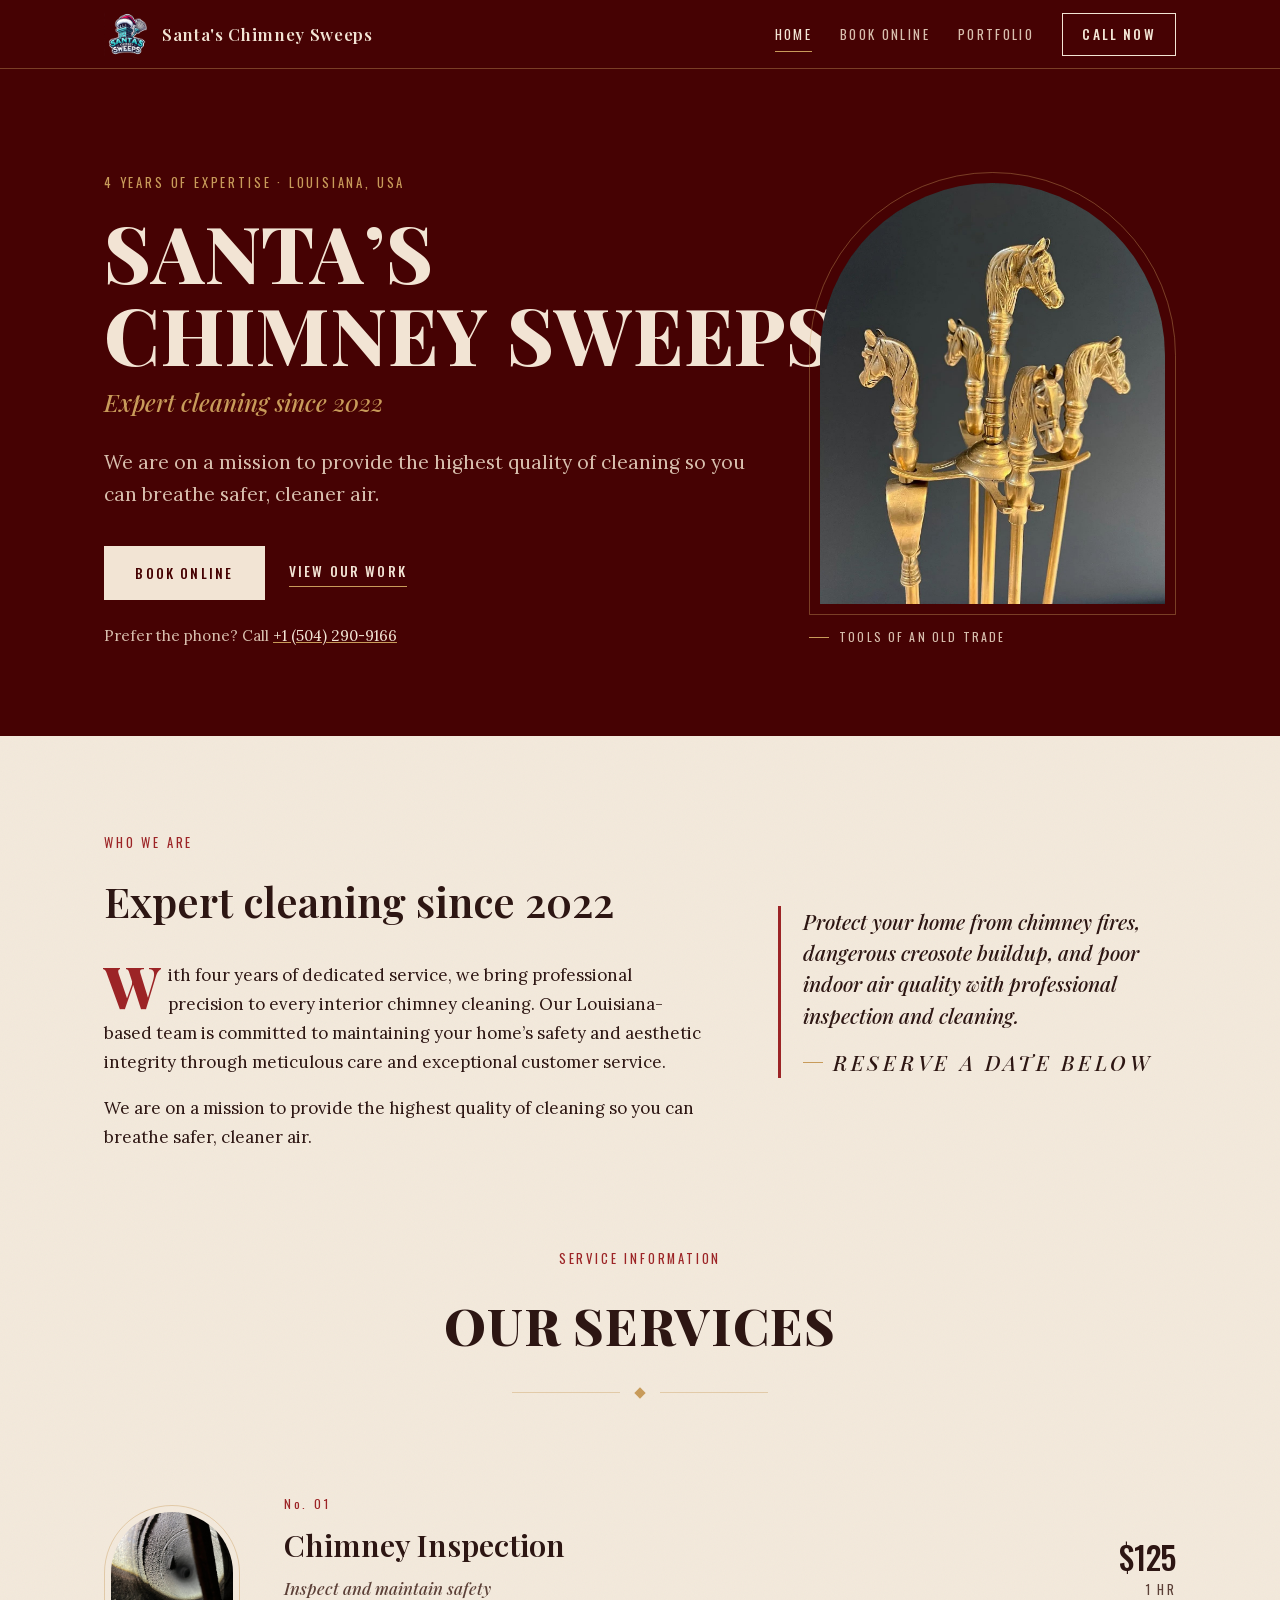
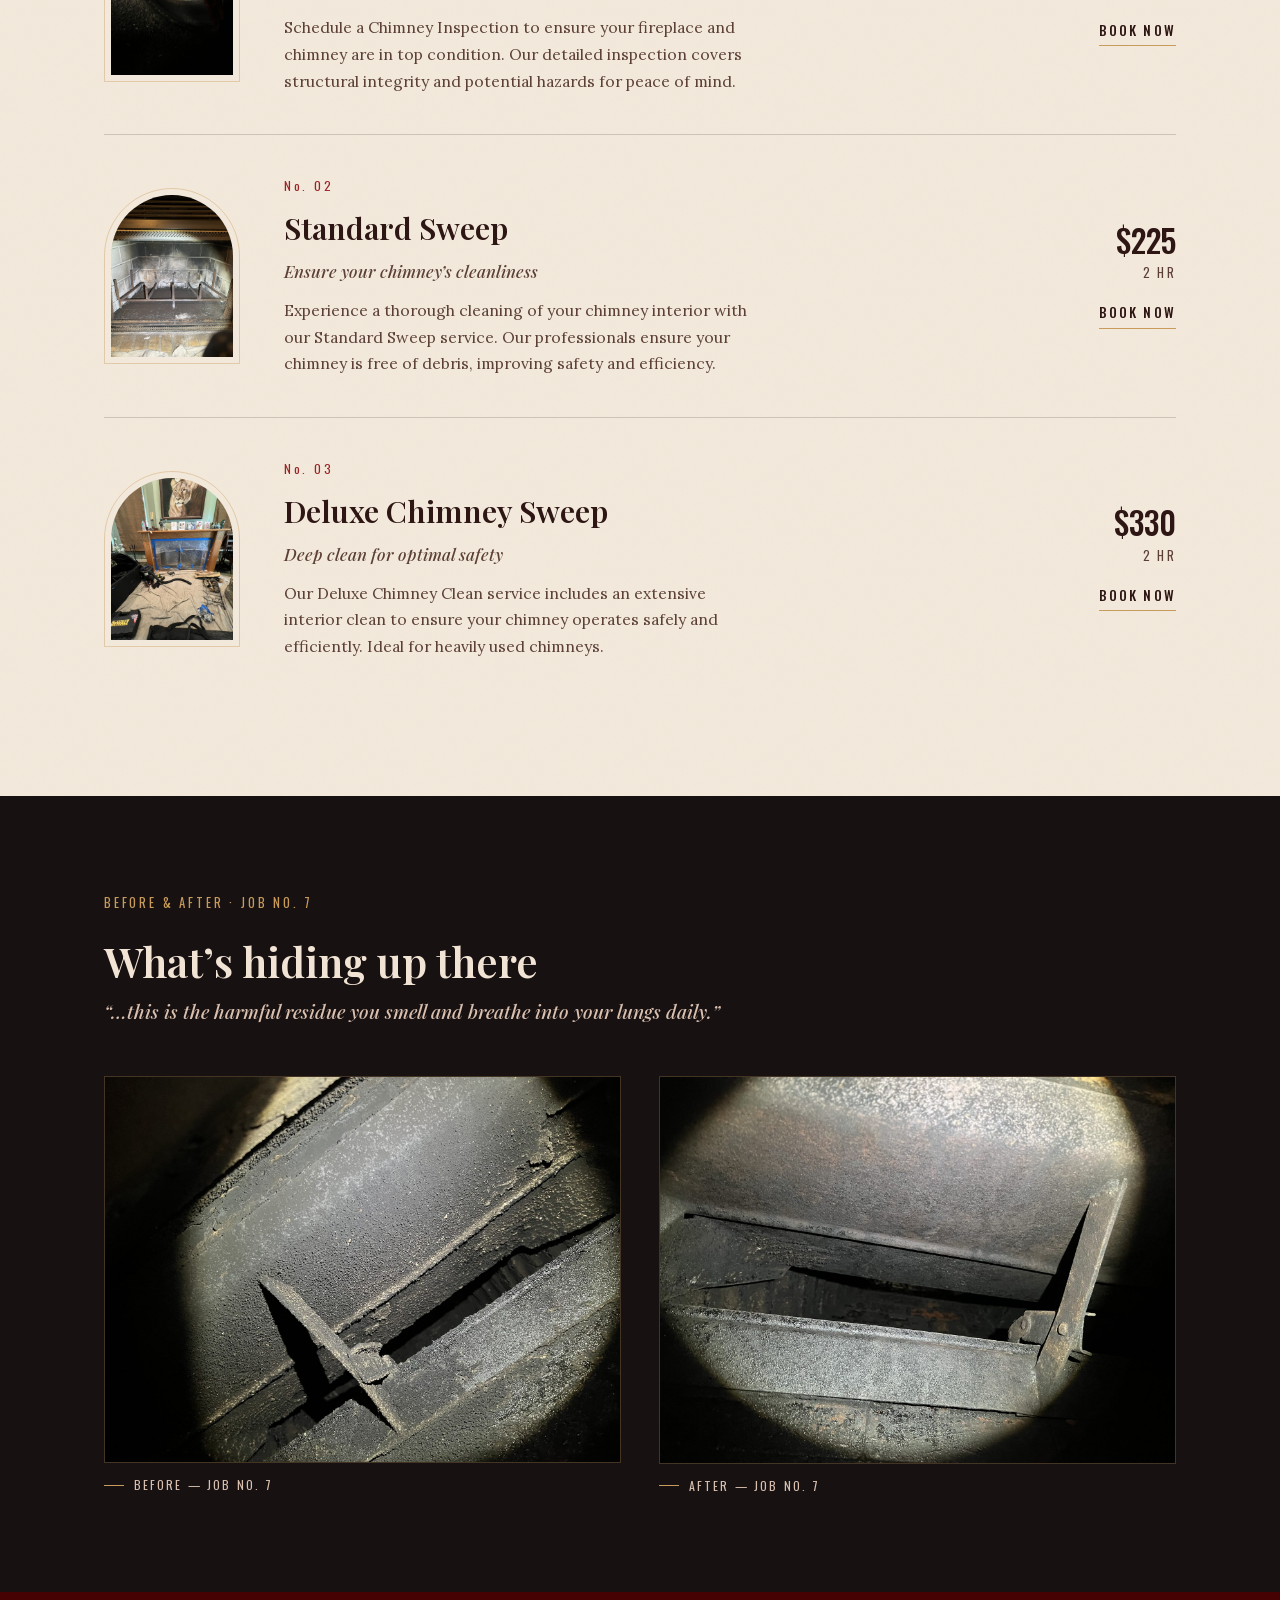
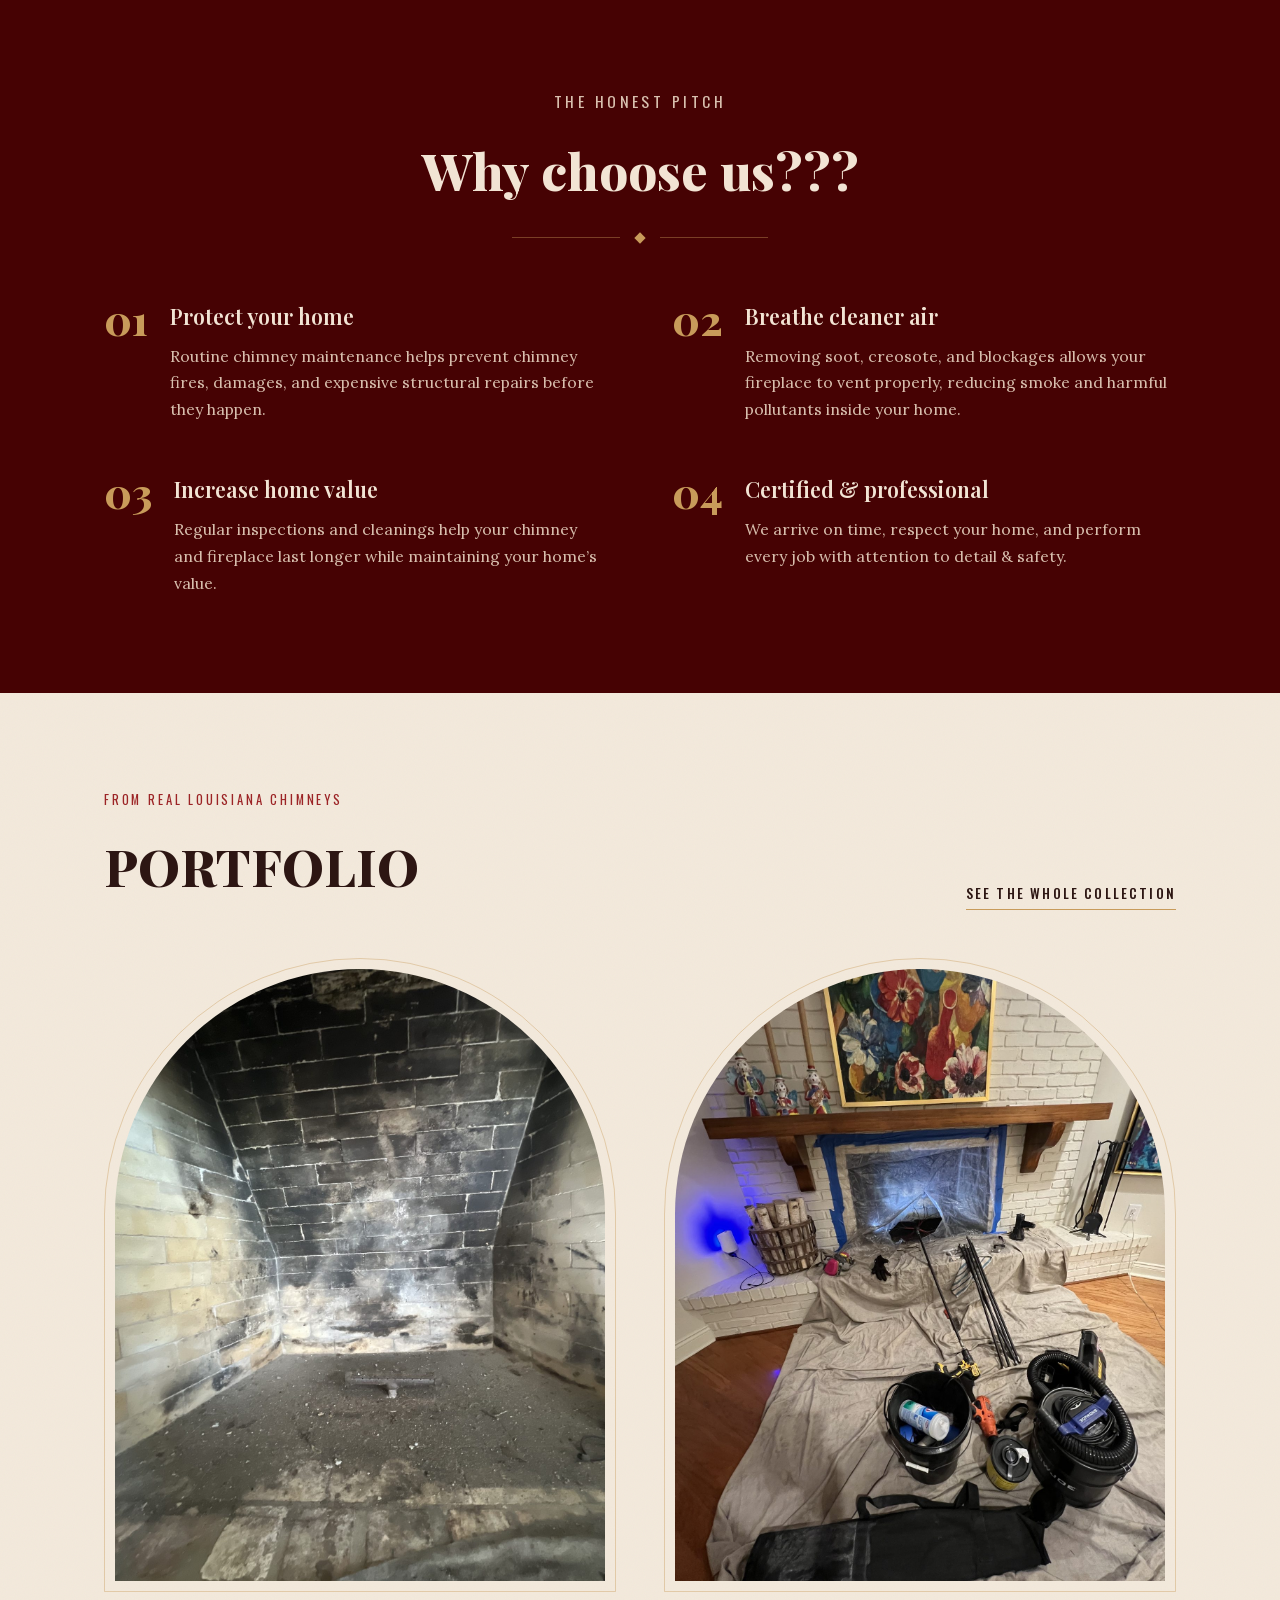
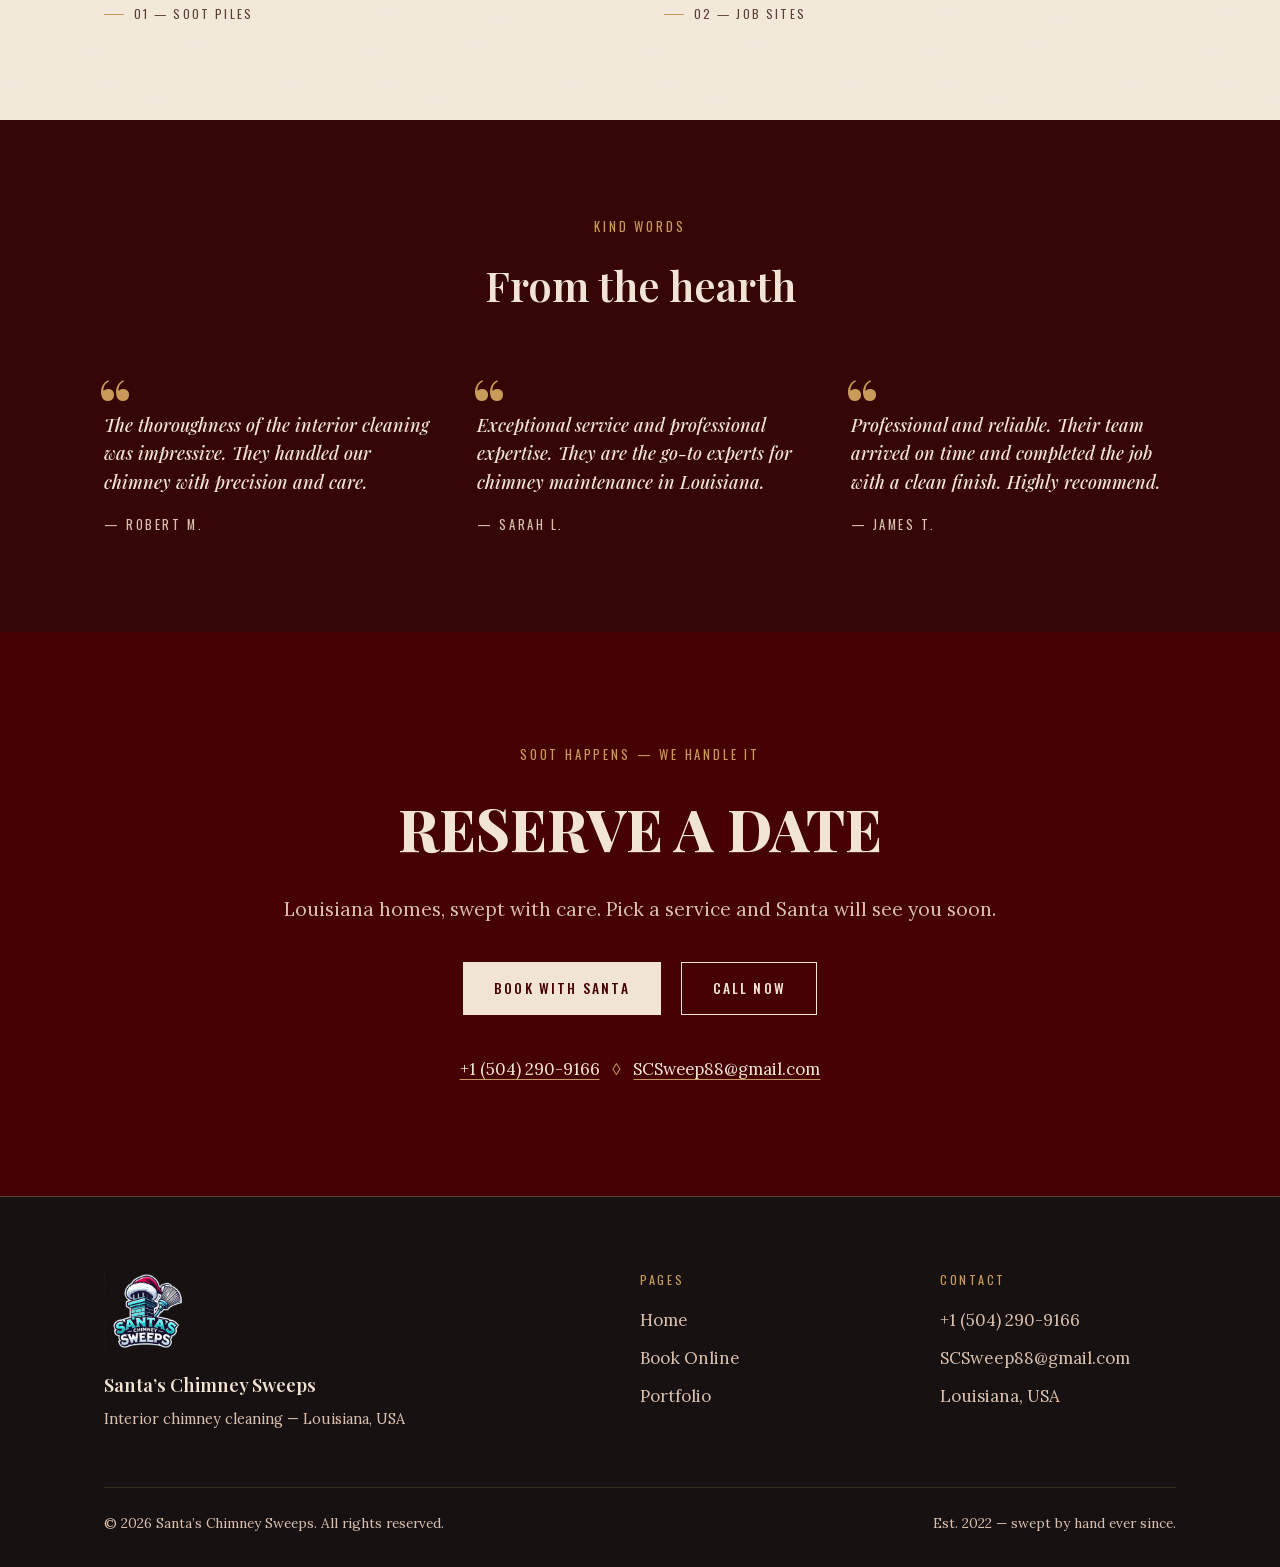
==== index.html @ b273cb1f "Rebuild Santa's Chimney Sweeps as a hand-crafted static site Full revamp of santaschimneysweeps.co p" ====
<!DOCTYPE html>
<html lang="en">
<head>
  <meta charset="utf-8">
  <meta name="viewport" content="width=device-width, initial-scale=1">
  <title>Home | Santa's Chimney Sweeps</title>
  <meta name="description" content="Santa's Chimney Sweeps — expert interior chimney cleaning in Louisiana since 2022. Inspections, standard sweeps, and deluxe cleans. Book with Santa: +1 (504) 290-9166.">
  <link rel="icon" type="image/png" href="images/favicon.png">
  <meta name="theme-color" content="#460203">
  <link rel="stylesheet" href="css/styles.css">
  <meta property="og:title" content="Santa's Chimney Sweeps">
  <meta property="og:description" content="Expert cleaning since 2022. Louisiana-based interior chimney cleaning — breathe safer, cleaner air.">
  <meta property="og:type" content="website">
  <script type="application/ld+json">
  {
    "@context": "https://schema.org",
    "@type": "LocalBusiness",
    "name": "Santa's Chimney Sweeps",
    "description": "Interior chimney cleaning and inspection, serving Louisiana since 2022.",
    "telephone": "+1-504-290-9166",
    "email": "SCSweep88@gmail.com",
    "areaServed": "Louisiana, USA",
    "foundingDate": "2022",
    "priceRange": "$125–$330"
  }
  </script>
</head>
<body>
  <!-- logooooo.jpeg lives on -->

  <header class="site-header">
    <div class="wrap bar">
      <a class="brand" href="index.html">
        <img src="images/logo.png" alt="Santa's Chimney Sweeps mascot — a brick chimney wearing a Santa hat, with a sweep's brush">
        <b>Santa's Chimney Sweeps</b>
      </a>
      <input class="nav-toggle-box" type="checkbox" id="nav-toggle-box" aria-label="Menu">
      <label class="nav-toggle" for="nav-toggle-box" aria-hidden="true">
        <span></span><span></span><span></span>
      </label>
      <nav class="site-nav" aria-label="Main">
        <a href="index.html" aria-current="page">Home</a>
        <a href="book-online.html">Book Online</a>
        <a href="portfolio.html">Portfolio</a>
        <a class="btn" href="tel:+15042909166">Call Now</a>
      </nav>
    </div>
  </header>

  <main>
    <section class="hero">
      <div class="wrap grid">
        <div>
          <p class="eyebrow">4 Years of Expertise &middot; Louisiana, USA</p>
          <h1 class="display">Santa&rsquo;s Chimney&nbsp;Sweeps</h1>
          <p class="tagline">Expert cleaning since 2022</p>
          <p class="lede">We are on a mission to provide the highest quality of
            cleaning so you can breathe safer, cleaner air.</p>
          <div class="cta-row">
            <a class="btn solid" href="book-online.html">Book Online</a>
            <a class="textlink" href="portfolio.html">View Our Work</a>
          </div>
          <p class="phone-note">Prefer the phone? Call
            <a href="tel:+15042909166">+1&nbsp;(504)&nbsp;290-9166</a></p>
        </div>
        <figure class="shot">
          <div class="arch">
            <img src="images/tools-brass.jpg" alt="A set of antique brass fireplace tools with horse-head handles" width="1280" height="1564">
          </div>
          <figcaption>Tools of an old trade</figcaption>
        </figure>
      </div>
    </section>

    <section class="mission paper">
      <div class="wrap inner">
        <div>
          <p class="eyebrow">Who we are</p>
          <h2>Expert cleaning since 2022</h2>
          <p class="dropcap">With four years of dedicated service, we bring professional
            precision to every interior chimney cleaning. Our Louisiana-based team is
            committed to maintaining your home&rsquo;s safety and aesthetic integrity
            through meticulous care and exceptional customer service.</p>
          <p>We are on a mission to provide the highest quality of cleaning so you can
            breathe safer, cleaner air.</p>
        </div>
        <aside class="aside">
          <p>Protect your home from chimney fires, dangerous creosote buildup, and poor
            indoor air quality with professional inspection and cleaning.</p>
          <p class="caption">Reserve a date below</p>
        </aside>
      </div>
    </section>

    <section class="services paper" id="services">
      <div class="wrap">
        <header class="sec">
          <p class="eyebrow">Service Information</p>
          <h2>Our Services</h2>
          <div class="ornament tight" role="presentation"><i></i></div>
        </header>

        <article class="service">
          <div class="arch">
            <img src="images/flue-inspection.jpg" alt="Looking up a chimney flue by flashlight during an inspection" loading="lazy" width="1400" height="1867">
          </div>
          <div>
            <p class="no">No. 01</p>
            <h3>Chimney Inspection</h3>
            <p class="tag">Inspect and maintain safety</p>
            <p class="desc">Schedule a Chimney Inspection to ensure your fireplace and
              chimney are in top condition. Our detailed inspection covers structural
              integrity and potential hazards for peace of mind.</p>
          </div>
          <div class="meta">
            <p class="price">$125</p>
            <p class="dur">1 hr</p>
            <a class="textlink" href="book-online.html">Book Now</a>
          </div>
        </article>

        <article class="service">
          <div class="arch">
            <img src="images/firebox-clean.jpg" alt="A freshly swept firebox with the log grate back in place" loading="lazy" width="1400" height="1867">
          </div>
          <div>
            <p class="no">No. 02</p>
            <h3>Standard Sweep</h3>
            <p class="tag">Ensure your chimney&rsquo;s cleanliness</p>
            <p class="desc">Experience a thorough cleaning of your chimney interior with
              our Standard Sweep service. Our professionals ensure your chimney is free
              of debris, improving safety and efficiency.</p>
          </div>
          <div class="meta">
            <p class="price">$225</p>
            <p class="dur">2 hr</p>
            <a class="textlink" href="book-online.html">Book Now</a>
          </div>
        </article>

        <article class="service">
          <div class="arch">
            <img src="images/jobsite-lion.jpg" alt="A fireplace sealed with plastic sheeting and drop cloths, prepped for a deep clean" loading="lazy" width="1400" height="1867">
          </div>
          <div>
            <p class="no">No. 03</p>
            <h3>Deluxe Chimney Sweep</h3>
            <p class="tag">Deep clean for optimal safety</p>
            <p class="desc">Our Deluxe Chimney Clean service includes an extensive
              interior clean to ensure your chimney operates safely and efficiently.
              Ideal for heavily used chimneys.</p>
          </div>
          <div class="meta">
            <p class="price">$330</p>
            <p class="dur">2 hr</p>
            <a class="textlink" href="book-online.html">Book Now</a>
          </div>
        </article>

      </div>
    </section>

    <section class="job7 soot">
      <div class="wrap">
        <header class="sec">
          <p class="eyebrow">Before &amp; After &middot; Job No. 7</p>
          <h2>What&rsquo;s hiding up there</h2>
          <p class="lede">&ldquo;&hellip;this is the harmful residue you smell and
            breathe into your lungs daily.&rdquo;</p>
        </header>
        <div class="pair">
          <figure class="shot">
            <img src="images/before-job7.jpg" alt="Smoke chamber caked in glazed creosote, before sweeping" loading="lazy" width="1600" height="1200">
            <figcaption>Before &mdash; Job No. 7</figcaption>
          </figure>
          <figure class="shot">
            <img src="images/after-job7.jpg" alt="The same smoke chamber and damper swept down to bare metal and masonry" loading="lazy" width="1600" height="1200">
            <figcaption>After &mdash; Job No. 7</figcaption>
          </figure>
        </div>
      </div>
    </section>

    <section class="why">
      <div class="wrap">
        <header class="sec">
          <p class="eyebrow">The honest pitch</p>
          <h2>Why choose us???</h2>
          <div class="ornament tight" role="presentation"><i></i></div>
        </header>
        <ol>
          <li>
            <div>
              <h3>Protect your home</h3>
              <p>Routine chimney maintenance helps prevent chimney fires, damages, and
                expensive structural repairs before they happen.</p>
            </div>
          </li>
          <li>
            <div>
              <h3>Breathe cleaner air</h3>
              <p>Removing soot, creosote, and blockages allows your fireplace to vent
                properly, reducing smoke and harmful pollutants inside your home.</p>
            </div>
          </li>
          <li>
            <div>
              <h3>Increase home value</h3>
              <p>Regular inspections and cleanings help your chimney and fireplace last
                longer while maintaining your home&rsquo;s value.</p>
            </div>
          </li>
          <li>
            <div>
              <h3>Certified &amp; professional</h3>
              <p>We arrive on time, respect your home, and perform every job with
                attention to detail &amp; safety.</p>
            </div>
          </li>
        </ol>
      </div>
    </section>

    <section class="folio-teaser paper">
      <div class="wrap">
        <header class="sec">
          <div>
            <p class="eyebrow">From real Louisiana chimneys</p>
            <h2>Portfolio</h2>
          </div>
          <a class="textlink" href="portfolio.html">See the whole collection</a>
        </header>
        <div class="cards">
          <a class="card" href="portfolio.html#soot-piles">
            <figure class="shot">
              <div class="arch">
                <img src="images/soot-1.jpg" alt="A firebox blackened with soot before cleaning" loading="lazy" width="1400" height="1867">
              </div>
              <figcaption>01 &mdash; Soot Piles</figcaption>
            </figure>
          </a>
          <a class="card" href="portfolio.html#job-sites">
            <figure class="shot">
              <div class="arch">
                <img src="images/jobsite-2.jpg" alt="A white brick fireplace masked off with plastic and drop cloths mid-job" loading="lazy" width="1400" height="1867">
              </div>
              <figcaption>02 &mdash; Job Sites</figcaption>
            </figure>
          </a>
        </div>
      </div>
    </section>

    <section class="kind-words">
      <div class="wrap">
        <header class="sec">
          <p class="eyebrow">Kind words</p>
          <h2>From the hearth</h2>
        </header>
        <div class="quotes">
          <blockquote>
            <p>The thoroughness of the interior cleaning was impressive. They handled
              our chimney with precision and care.</p>
            <cite>&mdash; Robert M.</cite>
          </blockquote>
          <blockquote>
            <p>Exceptional service and professional expertise. They are the go-to
              experts for chimney maintenance in Louisiana.</p>
            <cite>&mdash; Sarah L.</cite>
          </blockquote>
          <blockquote>
            <p>Professional and reliable. Their team arrived on time and completed the
              job with a clean finish. Highly recommend.</p>
            <cite>&mdash; James T.</cite>
          </blockquote>
        </div>
      </div>
    </section>

    <section class="reserve">
      <div class="wrap">
        <p class="eyebrow">Soot happens &mdash; we handle it</p>
        <h2>Reserve a Date</h2>
        <p class="lede">Louisiana homes, swept with care. Pick a service and Santa will
          see you soon.</p>
        <div class="cta-row">
          <a class="btn solid" href="book-online.html">Book with Santa</a>
          <a class="btn" href="tel:+15042909166">Call Now</a>
        </div>
        <p class="contact-lines">
          <a href="tel:+15042909166">+1 (504) 290-9166</a><span>&loz;</span><a href="mailto:SCSweep88@gmail.com">SCSweep88@gmail.com</a>
        </p>
      </div>
    </section>
  </main>

  <footer class="site-footer">
    <div class="wrap">
      <div class="cols">
        <div class="brand-block">
          <img src="images/logo.png" alt="" aria-hidden="true">
          <p>Santa&rsquo;s Chimney Sweeps</p>
          <small>Interior chimney cleaning &mdash; Louisiana, USA</small>
        </div>
        <div>
          <h4>Pages</h4>
          <ul>
            <li><a href="index.html">Home</a></li>
            <li><a href="book-online.html">Book Online</a></li>
            <li><a href="portfolio.html">Portfolio</a></li>
          </ul>
        </div>
        <div>
          <h4>Contact</h4>
          <ul>
            <li><a href="tel:+15042909166">+1 (504) 290-9166</a></li>
            <li><a href="mailto:SCSweep88@gmail.com">SCSweep88@gmail.com</a></li>
            <li>Louisiana, USA</li>
          </ul>
        </div>
      </div>
      <div class="fine">
        <span>&copy; 2026 Santa&rsquo;s Chimney Sweeps. All rights reserved.</span>
        <span>Est. 2022 &mdash; swept by hand ever since.</span>
      </div>
    </div>
  </footer>
</body>
</html>
---- css/styles.css ----
/* ============================================================
   Santa's Chimney Sweeps — styles.css
   Palette and voice carried over from the original site:
   oxblood red, cream, brass, and one very good mascot.
   ============================================================ */

/* ---------- Fonts (self-hosted, latin subsets) ---------- */
@font-face {
  font-family: 'Playfair Display';
  font-style: normal;
  font-weight: 500;
  font-display: swap;
  src: url('../fonts/playfairdisplay-500.woff2') format('woff2');
}
@font-face {
  font-family: 'Playfair Display';
  font-style: italic;
  font-weight: 500;
  font-display: swap;
  src: url('../fonts/playfairdisplay-500i.woff2') format('woff2');
}
@font-face {
  font-family: 'Playfair Display';
  font-style: normal;
  font-weight: 600;
  font-display: swap;
  src: url('../fonts/playfairdisplay-600.woff2') format('woff2');
}
@font-face {
  font-family: 'Playfair Display';
  font-style: normal;
  font-weight: 800;
  font-display: swap;
  src: url('../fonts/playfairdisplay-800.woff2') format('woff2');
}
@font-face {
  font-family: 'Lora';
  font-style: normal;
  font-weight: 400;
  font-display: swap;
  src: url('../fonts/lora-400.woff2') format('woff2');
}
@font-face {
  font-family: 'Lora';
  font-style: italic;
  font-weight: 400;
  font-display: swap;
  src: url('../fonts/lora-400i.woff2') format('woff2');
}
@font-face {
  font-family: 'Lora';
  font-style: normal;
  font-weight: 600;
  font-display: swap;
  src: url('../fonts/lora-600.woff2') format('woff2');
}
@font-face {
  font-family: 'Oswald';
  font-style: normal;
  font-weight: 400;
  font-display: swap;
  src: url('../fonts/oswald-400.woff2') format('woff2');
}
@font-face {
  font-family: 'Oswald';
  font-style: normal;
  font-weight: 500;
  font-display: swap;
  src: url('../fonts/oswald-500.woff2') format('woff2');
}

/* ---------- Tokens ---------- */
:root {
  --oxblood: #460203;        /* his background red, untouched */
  --oxblood-2: #5a1416;      /* raised panels */
  --oxblood-3: #360607;      /* sunken bands */
  --soot: #171112;           /* near-black photo sections */
  --paper: #f3e9db;          /* cream paper */
  --paper-2: #eadcc8;        /* deeper cream */
  --ink: #2d1613;            /* text on paper */
  --ink-soft: #5c4038;       /* secondary text on paper */
  --cream: #f2e4d4;          /* text on oxblood */
  --cream-dim: #d8bfae;      /* secondary text on oxblood */
  --brick: #9c2426;          /* accent red (from his palette) */
  --brass: #c89b5a;          /* rules, numerals, ornaments */
  --brass-dim: rgba(200, 155, 90, 0.4);
  --teal: #79cfc7;           /* the mascot's teal — small doses only */

  --display: 'Playfair Display', 'Didot', Georgia, serif;
  --body: 'Lora', Georgia, serif;
  --label: 'Oswald', 'Arial Narrow', sans-serif;

  --measure: 62ch;
  --gutter: clamp(1.25rem, 4vw, 2.5rem);
}

/* ---------- Reset-ish ---------- */
*, *::before, *::after { box-sizing: border-box; }
html { scroll-behavior: smooth; }
@media (prefers-reduced-motion: reduce) {
  html { scroll-behavior: auto; }
  *, *::before, *::after { transition: none !important; }
}
body {
  margin: 0;
  font-family: var(--body);
  font-size: 1.0625rem;
  line-height: 1.7;
  color: var(--cream);
  background: var(--oxblood);
}
img { max-width: 100%; height: auto; display: block; }
[id] { scroll-margin-top: 5.5rem; }
h1, h2, h3, h4, p, figure { margin: 0; }
a { color: inherit; }
::selection { background: var(--teal); color: var(--soot); }

:focus-visible {
  outline: 2px solid var(--teal);
  outline-offset: 3px;
}

.wrap {
  max-width: 72rem;
  margin-inline: auto;
  padding-inline: var(--gutter);
}

/* Paper sections get a faint grain so the cream doesn't feel flat */
.paper {
  background-color: var(--paper);
  background-image: url("data:image/svg+xml,%3Csvg xmlns='http://www.w3.org/2000/svg' width='140' height='140'%3E%3Cfilter id='n'%3E%3CfeTurbulence type='fractalNoise' baseFrequency='0.9' numOctaves='2'/%3E%3C/filter%3E%3Crect width='140' height='140' filter='url(%23n)' opacity='0.035'/%3E%3C/svg%3E");
  color: var(--ink);
}
.soot { background: var(--soot); }

/* ---------- Type helpers ---------- */
.eyebrow {
  font-family: var(--label);
  font-weight: 400;
  font-size: 0.8rem;
  letter-spacing: 0.22em;
  text-transform: uppercase;
  color: var(--brass);
}
.paper .eyebrow { color: var(--brick); }

.display {
  font-family: var(--display);
  font-weight: 800;
  line-height: 1.05;
  letter-spacing: 0.01em;
  text-wrap: balance;
}

.lede {
  font-size: 1.2rem;
  line-height: 1.65;
  max-width: var(--measure);
}

/* Double hairline rule — the old trade-card divider */
.rule {
  border: 0;
  border-top: 1px solid var(--brass-dim);
  border-bottom: 1px solid var(--brass-dim);
  height: 4px;
  background: none;
  margin: 0;
}

/* Ornament: hairlines meeting a small rotated square, all CSS */
.ornament {
  display: flex;
  align-items: center;
  gap: 1rem;
  margin: 1.25rem 0;
}
.ornament::before,
.ornament::after {
  content: '';
  flex: 1;
  border-top: 1px solid var(--brass-dim);
}
.ornament i {
  width: 8px;
  height: 8px;
  background: var(--brass);
  transform: rotate(45deg);
  flex: none;
}
.ornament.tight { max-width: 16rem; margin-inline: auto; }

/* Arch frame — every fireplace has one */
.arch {
  border-radius: 999px 999px 0 0;
  overflow: hidden;
  position: relative;
  border: 1px solid var(--brass-dim);
  padding: 10px;
  background: transparent;
}
.arch img {
  border-radius: 992px 992px 0 0;
  width: 100%;
  height: 100%;
  object-fit: cover;
}

figure.shot { margin: 0; }
figure.shot figcaption,
.caption {
  font-family: var(--label);
  font-weight: 400;
  font-size: 0.75rem;
  letter-spacing: 0.18em;
  text-transform: uppercase;
  color: var(--cream-dim);
  margin-top: 0.75rem;
  display: flex;
  align-items: center;
  gap: 0.6rem;
}
figure.shot figcaption::before,
.caption::before {
  content: '';
  width: 1.25rem;
  border-top: 1px solid var(--brass);
}
.paper figure.shot figcaption,
.paper .caption { color: var(--ink-soft); }

/* ---------- Buttons ---------- */
.btn {
  display: inline-block;
  font-family: var(--label);
  font-weight: 500;
  font-size: 0.85rem;
  letter-spacing: 0.16em;
  text-transform: uppercase;
  text-decoration: none;
  padding: 0.9rem 1.9rem;
  border: 1px solid var(--cream);
  color: var(--cream);
  background: transparent;
  transition: background-color 160ms ease, color 160ms ease;
}
.btn:hover { background: var(--cream); color: var(--oxblood); }
.btn.solid { background: var(--cream); color: var(--oxblood); }
.btn.solid:hover { background: var(--teal); border-color: var(--teal); color: var(--soot); }
.paper .btn { border-color: var(--ink); color: var(--ink); }
.paper .btn:hover { background: var(--ink); color: var(--paper); }
.paper .btn.solid { background: var(--brick); border-color: var(--brick); color: var(--paper); }
.paper .btn.solid:hover { background: var(--ink); border-color: var(--ink); }

/* An inline link that keeps the surrounding text's face */
.plainlink {
  color: inherit;
  text-decoration-color: var(--brass);
  text-underline-offset: 4px;
}
.plainlink:hover { color: var(--teal); }
.paper .plainlink:hover { color: var(--brick); }

.textlink {
  font-family: var(--label);
  font-size: 0.85rem;
  font-weight: 500;
  letter-spacing: 0.16em;
  text-transform: uppercase;
  text-decoration: none;
  border-bottom: 1px solid var(--brass);
  padding-bottom: 0.2rem;
  color: var(--cream);
}
.textlink:hover { color: var(--teal); border-color: var(--teal); }
.paper .textlink { color: var(--ink); }
.paper .textlink:hover { color: var(--brick); border-color: var(--brick); }

/* ---------- Header ---------- */
.site-header {
  position: sticky;
  top: 0;
  z-index: 50;
  background: var(--oxblood);
  border-bottom: 1px solid var(--brass-dim);
}
.site-header .bar {
  display: flex;
  align-items: center;
  gap: 1.5rem;
  padding-block: 0.7rem;
}
.brand {
  display: flex;
  align-items: center;
  gap: 0.75rem;
  text-decoration: none;
  margin-right: auto;
}
.brand img { width: 46px; height: 46px; }
.brand b {
  font-family: var(--display);
  font-weight: 600;
  font-size: 1.05rem;
  letter-spacing: 0.04em;
  color: var(--cream);
  white-space: nowrap;
}
.site-nav { display: flex; align-items: center; gap: 1.75rem; }
.site-nav a:not(.btn) {
  font-family: var(--label);
  font-weight: 400;
  font-size: 0.82rem;
  letter-spacing: 0.18em;
  text-transform: uppercase;
  text-decoration: none;
  color: var(--cream-dim);
  padding-block: 0.4rem;
  border-bottom: 1px solid transparent;
}
.site-nav a:not(.btn):hover { color: var(--cream); }
.site-nav a[aria-current="page"] {
  color: var(--cream);
  border-bottom-color: var(--brass);
}
.site-nav .btn { padding: 0.55rem 1.2rem; }

/* Mobile nav (checkbox toggle, no JS).
   The checkbox stays focusable on mobile so the menu works by keyboard. */
.nav-toggle-box {
  position: absolute;
  width: 1px;
  height: 1px;
  opacity: 0;
  pointer-events: none;
}
@media (min-width: 761px) {
  .nav-toggle-box { display: none; }
}
.nav-toggle-box:focus-visible + .nav-toggle {
  outline: 2px solid var(--teal);
  outline-offset: 3px;
}
.nav-toggle {
  display: none;
  flex-direction: column;
  justify-content: center;
  gap: 5px;
  width: 44px;
  height: 44px;
  padding: 10px;
  cursor: pointer;
  border: 1px solid var(--brass-dim);
}
.nav-toggle span {
  display: block;
  height: 1px;
  background: var(--cream);
}

@media (max-width: 760px) {
  .brand b { display: none; }
  .nav-toggle { display: flex; }
  .site-nav {
    display: none;
    position: absolute;
    top: 100%;
    left: 0;
    right: 0;
    flex-direction: column;
    align-items: stretch;
    gap: 0;
    background: var(--oxblood-3);
    border-bottom: 1px solid var(--brass-dim);
    padding: 0.5rem var(--gutter) 1.25rem;
  }
  .site-nav a:not(.btn) { padding: 0.9rem 0; border-bottom: 1px solid rgba(200,155,90,0.15); }
  .site-nav .btn { margin-top: 1rem; text-align: center; }
  .nav-toggle-box:checked ~ .site-nav { display: flex; }
}

/* ---------- Hero ---------- */
.hero { padding-block: clamp(3rem, 8vw, 6.5rem) clamp(3rem, 7vw, 5.5rem); }
.hero .grid {
  display: grid;
  grid-template-columns: minmax(0, 7fr) minmax(0, 4fr);
  gap: clamp(2rem, 5vw, 4.5rem);
  align-items: center;
}
.hero h1 {
  font-size: clamp(2.6rem, 6.5vw, 4.9rem);
  text-transform: uppercase;
  margin: 1.1rem 0 0.4rem;
}
.hero .tagline {
  font-family: var(--display);
  font-style: italic;
  font-weight: 500;
  font-size: clamp(1.15rem, 2.2vw, 1.5rem);
  color: var(--brass);
  margin-bottom: 1.5rem;
}
.hero .lede { color: var(--cream-dim); }
.hero .cta-row {
  display: flex;
  flex-wrap: wrap;
  align-items: center;
  gap: 1.5rem;
  margin-top: 2.25rem;
}
.hero .phone-note {
  font-size: 0.95rem;
  color: var(--cream-dim);
  margin-top: 1.4rem;
}
.hero .phone-note a { color: var(--cream); text-decoration-color: var(--brass); }
.hero .phone-note a:hover { color: var(--teal); }
.hero .arch { max-width: 24rem; margin-inline: auto; }

@media (max-width: 860px) {
  .hero .grid { grid-template-columns: 1fr; }
  .hero .arch { max-width: 19rem; }
}

/* ---------- Mission ---------- */
.mission { padding-block: clamp(3.5rem, 8vw, 6rem); }
.mission .inner {
  display: grid;
  grid-template-columns: minmax(0, 3fr) minmax(0, 2fr);
  gap: clamp(2rem, 6vw, 5rem);
}
.mission h2 {
  font-family: var(--display);
  font-weight: 600;
  font-size: clamp(1.8rem, 3.6vw, 2.6rem);
  margin: 0.75rem 0 1.5rem;
}
.mission .dropcap::first-letter {
  font-family: var(--display);
  font-weight: 800;
  font-size: 3.4em;
  line-height: 0.85;
  float: left;
  padding-right: 0.12em;
  color: var(--brick);
}
.mission p + p { margin-top: 1.1rem; }
.mission .aside {
  border-left: 3px solid var(--brick);
  padding-left: 1.4rem;
  align-self: center;
}
.mission .aside p {
  font-family: var(--display);
  font-style: italic;
  font-weight: 500;
  font-size: 1.3rem;
  line-height: 1.5;
  color: var(--ink);
}
.mission .aside .caption { margin-top: 1rem; }

@media (max-width: 860px) {
  .mission .inner { grid-template-columns: 1fr; }
}

/* ---------- Services price list ---------- */
.services { padding-block: 0 clamp(3.5rem, 8vw, 6rem); }
.services header.sec { text-align: center; margin-bottom: clamp(2rem, 5vw, 3.5rem); }
.services h2 {
  font-family: var(--display);
  font-weight: 800;
  font-size: clamp(2rem, 4.5vw, 3.2rem);
  text-transform: uppercase;
  letter-spacing: 0.02em;
  margin-top: 0.75rem;
}
.service {
  display: grid;
  grid-template-columns: 8.5rem minmax(0, 1fr) auto;
  gap: clamp(1.25rem, 3.5vw, 2.75rem);
  align-items: center;
  padding-block: clamp(1.75rem, 4vw, 2.5rem);
}
.service + .service { border-top: 1px solid rgba(45, 22, 19, 0.18); }
.service .arch { padding: 6px; }
.service .arch img { aspect-ratio: 3 / 4; }
.service .no {
  font-family: var(--label);
  font-size: 0.78rem;
  letter-spacing: 0.22em;
  color: var(--brick);
}
.service h3 {
  font-family: var(--display);
  font-weight: 600;
  font-size: clamp(1.4rem, 2.6vw, 1.9rem);
  margin: 0.35rem 0 0.2rem;
}
.service .tag {
  font-family: var(--display);
  font-style: italic;
  font-weight: 500;
  color: var(--ink-soft);
  margin-bottom: 0.7rem;
}
.service .desc { max-width: 48ch; color: var(--ink-soft); font-size: 0.98rem; }
.service .meta { text-align: right; }
.service .price {
  font-family: var(--label);
  font-weight: 500;
  font-size: 2rem;
  color: var(--ink);
  line-height: 1;
}
.service .dur {
  font-family: var(--label);
  font-size: 0.8rem;
  letter-spacing: 0.18em;
  text-transform: uppercase;
  color: var(--ink-soft);
  margin-top: 0.4rem;
}
.service .meta .textlink { display: inline-block; margin-top: 1.1rem; }

@media (max-width: 760px) {
  .service { grid-template-columns: 6rem minmax(0, 1fr); }
  .service .meta { grid-column: 2; text-align: left; margin-top: 0.75rem; }
}

/* ---------- Before / after ---------- */
.job7 { padding-block: clamp(3.5rem, 8vw, 6rem); color: var(--cream); }
.job7 header.sec { max-width: 44rem; margin-bottom: clamp(2rem, 5vw, 3rem); }
.job7 h2 {
  font-family: var(--display);
  font-weight: 600;
  font-size: clamp(1.8rem, 3.6vw, 2.6rem);
  margin-top: 0.75rem;
}
.job7 .lede { color: var(--cream-dim); font-style: italic; font-family: var(--display); }
.job7 .pair {
  display: grid;
  grid-template-columns: 1fr 1fr;
  gap: clamp(1.25rem, 3vw, 2.5rem);
}
.job7 .pair img {
  width: 100%;
  aspect-ratio: 4 / 3;
  object-fit: cover;
  border: 1px solid rgba(200, 155, 90, 0.25);
}
@media (max-width: 700px) {
  .job7 .pair { grid-template-columns: 1fr; }
}

/* ---------- Why choose us??? ---------- */
.why { padding-block: clamp(3.5rem, 8vw, 6rem); }
.why header.sec { text-align: center; margin-bottom: clamp(2.25rem, 5vw, 3.5rem); }
.why h2 {
  font-family: var(--display);
  font-weight: 800;
  font-size: clamp(2rem, 4.5vw, 3.2rem);
  margin-top: 0.75rem;
}
.why ol {
  list-style: none;
  margin: 0;
  padding: 0;
  display: grid;
  grid-template-columns: 1fr 1fr;
  gap: clamp(1.75rem, 4vw, 3rem) clamp(2rem, 5vw, 4rem);
  counter-reset: why;
}
.why li { counter-increment: why; display: flex; gap: 1.4rem; }
.why li::before {
  content: counter(why, decimal-leading-zero);
  font-family: var(--display);
  font-weight: 800;
  font-size: 2.6rem;
  line-height: 1;
  color: var(--brass);
  flex: none;
}
.why h3 {
  font-family: var(--display);
  font-weight: 600;
  font-size: 1.35rem;
  margin-bottom: 0.5rem;
}
.why p { color: var(--cream-dim); font-size: 0.99rem; }
@media (max-width: 760px) {
  .why ol { grid-template-columns: 1fr; }
}

/* ---------- Portfolio teaser + portfolio page ---------- */
.folio-teaser { padding-block: clamp(3.5rem, 8vw, 6rem); }
.folio-teaser .cards {
  display: grid;
  grid-template-columns: 1fr 1fr;
  gap: clamp(1.5rem, 4vw, 3rem);
}
.folio-teaser a.card { text-decoration: none; display: block; }
.folio-teaser .arch img { aspect-ratio: 4 / 5; transition: transform 400ms ease; }
.folio-teaser a.card:hover .arch img { transform: scale(1.03); }
.folio-teaser header.sec {
  display: flex;
  align-items: end;
  justify-content: space-between;
  gap: 2rem;
  margin-bottom: clamp(2rem, 5vw, 3rem);
}
.folio-teaser h2 {
  font-family: var(--display);
  font-weight: 800;
  font-size: clamp(2rem, 4.5vw, 3.2rem);
  text-transform: uppercase;
  margin-top: 0.75rem;
}
@media (max-width: 700px) {
  .folio-teaser .cards { grid-template-columns: 1fr; }
  .folio-teaser header.sec { flex-direction: column; align-items: flex-start; }
}

/* Portfolio page */
.page-hero { padding-block: clamp(3rem, 7vw, 5rem) clamp(2rem, 5vw, 3rem); }
.page-hero h1 {
  font-size: clamp(2.6rem, 7vw, 4.6rem);
  text-transform: uppercase;
  margin-top: 1rem;
}
.page-hero .lede { color: var(--cream-dim); margin-top: 1rem; }

.collection { padding-block: clamp(3rem, 7vw, 5rem); }
.collection .head {
  display: grid;
  grid-template-columns: minmax(0, 3fr) minmax(0, 2fr);
  gap: clamp(2rem, 5vw, 4rem);
  margin-bottom: clamp(2rem, 5vw, 3rem);
}
.collection h2 {
  font-family: var(--display);
  font-weight: 600;
  font-size: clamp(1.9rem, 4vw, 2.8rem);
  text-transform: uppercase;
  margin: 0.6rem 0 1.1rem;
}
.collection .head p { max-width: var(--measure); }
.collection .paper-note { color: var(--ink-soft); }
.collection dl.meta {
  margin: 0;
  align-self: end;
  font-size: 0.95rem;
}
.collection dl.meta > div {
  display: grid;
  grid-template-columns: 9rem 1fr;
  padding-block: 0.65rem;
  border-top: 1px solid rgba(200, 155, 90, 0.3);
}
.collection.paper dl.meta > div { border-color: rgba(45, 22, 19, 0.2); }
.collection dl.meta > div:last-child { border-bottom: 1px solid rgba(200, 155, 90, 0.3); }
.collection.paper dl.meta > div:last-child { border-color: rgba(45, 22, 19, 0.2); }
.collection dl.meta dt {
  font-family: var(--label);
  font-size: 0.75rem;
  letter-spacing: 0.18em;
  text-transform: uppercase;
  color: var(--cream-dim);
  align-self: center;
}
.collection.paper dl.meta dt { color: var(--ink-soft); }
.collection dl.meta dd { margin: 0; }
.collection .gallery {
  display: grid;
  grid-template-columns: repeat(auto-fit, minmax(16rem, 1fr));
  gap: clamp(1.25rem, 3vw, 2rem);
}
.collection .gallery img {
  width: 100%;
  aspect-ratio: 3 / 4;
  object-fit: cover;
  border: 1px solid rgba(200, 155, 90, 0.25);
}
@media (max-width: 860px) {
  .collection .head { grid-template-columns: 1fr; }
}

/* ---------- Testimonials ---------- */
.kind-words { padding-block: clamp(3.5rem, 8vw, 6rem); background: var(--oxblood-3); }
.kind-words header.sec { text-align: center; margin-bottom: clamp(2rem, 5vw, 3rem); }
.kind-words h2 {
  font-family: var(--display);
  font-weight: 600;
  font-size: clamp(1.8rem, 3.6vw, 2.6rem);
  margin-top: 0.75rem;
}
.kind-words .quotes {
  display: grid;
  grid-template-columns: repeat(3, 1fr);
  gap: clamp(1.5rem, 4vw, 3rem);
}
.kind-words blockquote { margin: 0; position: relative; padding-top: 2.6rem; }
.kind-words blockquote::before {
  content: '\201C';
  position: absolute;
  top: 0;
  left: -0.08em;
  font-family: var(--display);
  font-weight: 800;
  font-size: 4.4rem;
  line-height: 1;
  color: var(--brass);
}
.kind-words blockquote p {
  font-family: var(--display);
  font-style: italic;
  font-weight: 500;
  font-size: 1.12rem;
  line-height: 1.6;
}
.kind-words cite {
  display: block;
  margin-top: 1.1rem;
  font-family: var(--label);
  font-style: normal;
  font-size: 0.8rem;
  letter-spacing: 0.2em;
  text-transform: uppercase;
  color: var(--cream-dim);
}
@media (max-width: 860px) {
  .kind-words .quotes { grid-template-columns: 1fr; max-width: 34rem; margin-inline: auto; }
}

/* ---------- Reserve band ---------- */
.reserve { padding-block: clamp(4rem, 9vw, 7rem); text-align: center; }
.reserve h2 {
  font-family: var(--display);
  font-weight: 800;
  font-size: clamp(2.2rem, 5.5vw, 3.6rem);
  text-transform: uppercase;
  margin-top: 0.9rem;
}
.reserve .lede { margin-inline: auto; color: var(--cream-dim); margin-top: 1rem; }
.reserve .cta-row {
  display: flex;
  justify-content: center;
  flex-wrap: wrap;
  gap: 1.25rem;
  margin-top: 2.25rem;
}
.reserve .contact-lines { margin-top: 2.5rem; font-size: 1.05rem; }
.reserve .contact-lines a {
  color: var(--cream);
  text-decoration-color: var(--brass);
  text-underline-offset: 4px;
  white-space: nowrap;
}
.reserve .contact-lines a:hover { color: var(--teal); }
.reserve .contact-lines span { color: var(--brass); padding-inline: 0.8rem; }

/* ---------- Booking page ---------- */
.book-list { padding-block: clamp(2.5rem, 6vw, 4.5rem) clamp(3.5rem, 8vw, 6rem); }
.book-card {
  display: grid;
  grid-template-columns: minmax(0, 2fr) minmax(0, 3fr);
  gap: clamp(1.75rem, 4vw, 3.25rem);
  padding: clamp(1.75rem, 4vw, 3rem);
  background: var(--oxblood-2);
  border: 1px solid var(--brass-dim);
}
.book-card + .book-card { margin-top: clamp(1.75rem, 4vw, 2.75rem); }
.book-card .arch { align-self: center; width: 100%; max-width: 210px; margin-inline: auto; padding: 6px; }
.book-card .arch img { aspect-ratio: 3 / 4; }
.book-card h2 {
  font-family: var(--display);
  font-weight: 600;
  font-size: clamp(1.5rem, 3vw, 2.1rem);
  margin: 0.3rem 0 0.2rem;
}
.book-card .tag {
  font-family: var(--display);
  font-style: italic;
  font-weight: 500;
  color: var(--brass);
  margin-bottom: 1rem;
}
.book-card .desc { color: var(--cream-dim); max-width: 52ch; }
.book-card .fact-row {
  display: flex;
  flex-wrap: wrap;
  gap: 0.6rem 2.2rem;
  margin: 1.4rem 0 1.6rem;
}
.book-card .fact {
  font-family: var(--label);
  font-size: 0.8rem;
  letter-spacing: 0.18em;
  text-transform: uppercase;
  color: var(--cream-dim);
}
.book-card .fact b {
  display: block;
  font-family: var(--label);
  font-weight: 500;
  font-size: 1.45rem;
  letter-spacing: 0.02em;
  color: var(--cream);
  margin-top: 0.15rem;
}
.book-card .cta-row { display: flex; flex-wrap: wrap; gap: 1rem; }
@media (max-width: 760px) {
  .book-card { grid-template-columns: 1fr; }
}

.book-note {
  margin-top: clamp(2.5rem, 6vw, 4rem);
  text-align: center;
  color: var(--cream-dim);
}
.book-note a { color: var(--cream); text-decoration-color: var(--brass); text-underline-offset: 4px; }
.book-note a:hover { color: var(--teal); }

/* ---------- Footer ---------- */
.site-footer {
  background: var(--soot);
  color: var(--cream-dim);
  padding-block: clamp(3rem, 7vw, 4.5rem) 2rem;
  border-top: 1px solid var(--brass-dim);
}
.site-footer .cols {
  display: grid;
  grid-template-columns: minmax(0, 2fr) 1fr 1fr;
  gap: clamp(2rem, 5vw, 4rem);
  align-items: start;
}
.site-footer .brand-block img { width: 84px; height: 84px; }
.site-footer .brand-block p {
  font-family: var(--display);
  font-weight: 600;
  font-size: 1.15rem;
  color: var(--cream);
  margin-top: 1rem;
}
.site-footer .brand-block small { display: block; margin-top: 0.4rem; font-size: 0.9rem; }
.site-footer h4 {
  font-family: var(--label);
  font-weight: 400;
  font-size: 0.78rem;
  letter-spacing: 0.22em;
  text-transform: uppercase;
  color: var(--brass);
  margin-bottom: 1rem;
}
.site-footer ul { list-style: none; margin: 0; padding: 0; }
.site-footer li + li { margin-top: 0.55rem; }
.site-footer a { color: var(--cream-dim); text-decoration: none; }
.site-footer a:hover { color: var(--teal); }
.site-footer .fine {
  margin-top: clamp(2.5rem, 6vw, 3.5rem);
  padding-top: 1.5rem;
  border-top: 1px solid rgba(200, 155, 90, 0.18);
  display: flex;
  flex-wrap: wrap;
  justify-content: space-between;
  gap: 0.5rem 2rem;
  font-size: 0.85rem;
}
@media (max-width: 760px) {
  .site-footer .cols { grid-template-columns: 1fr; }
}
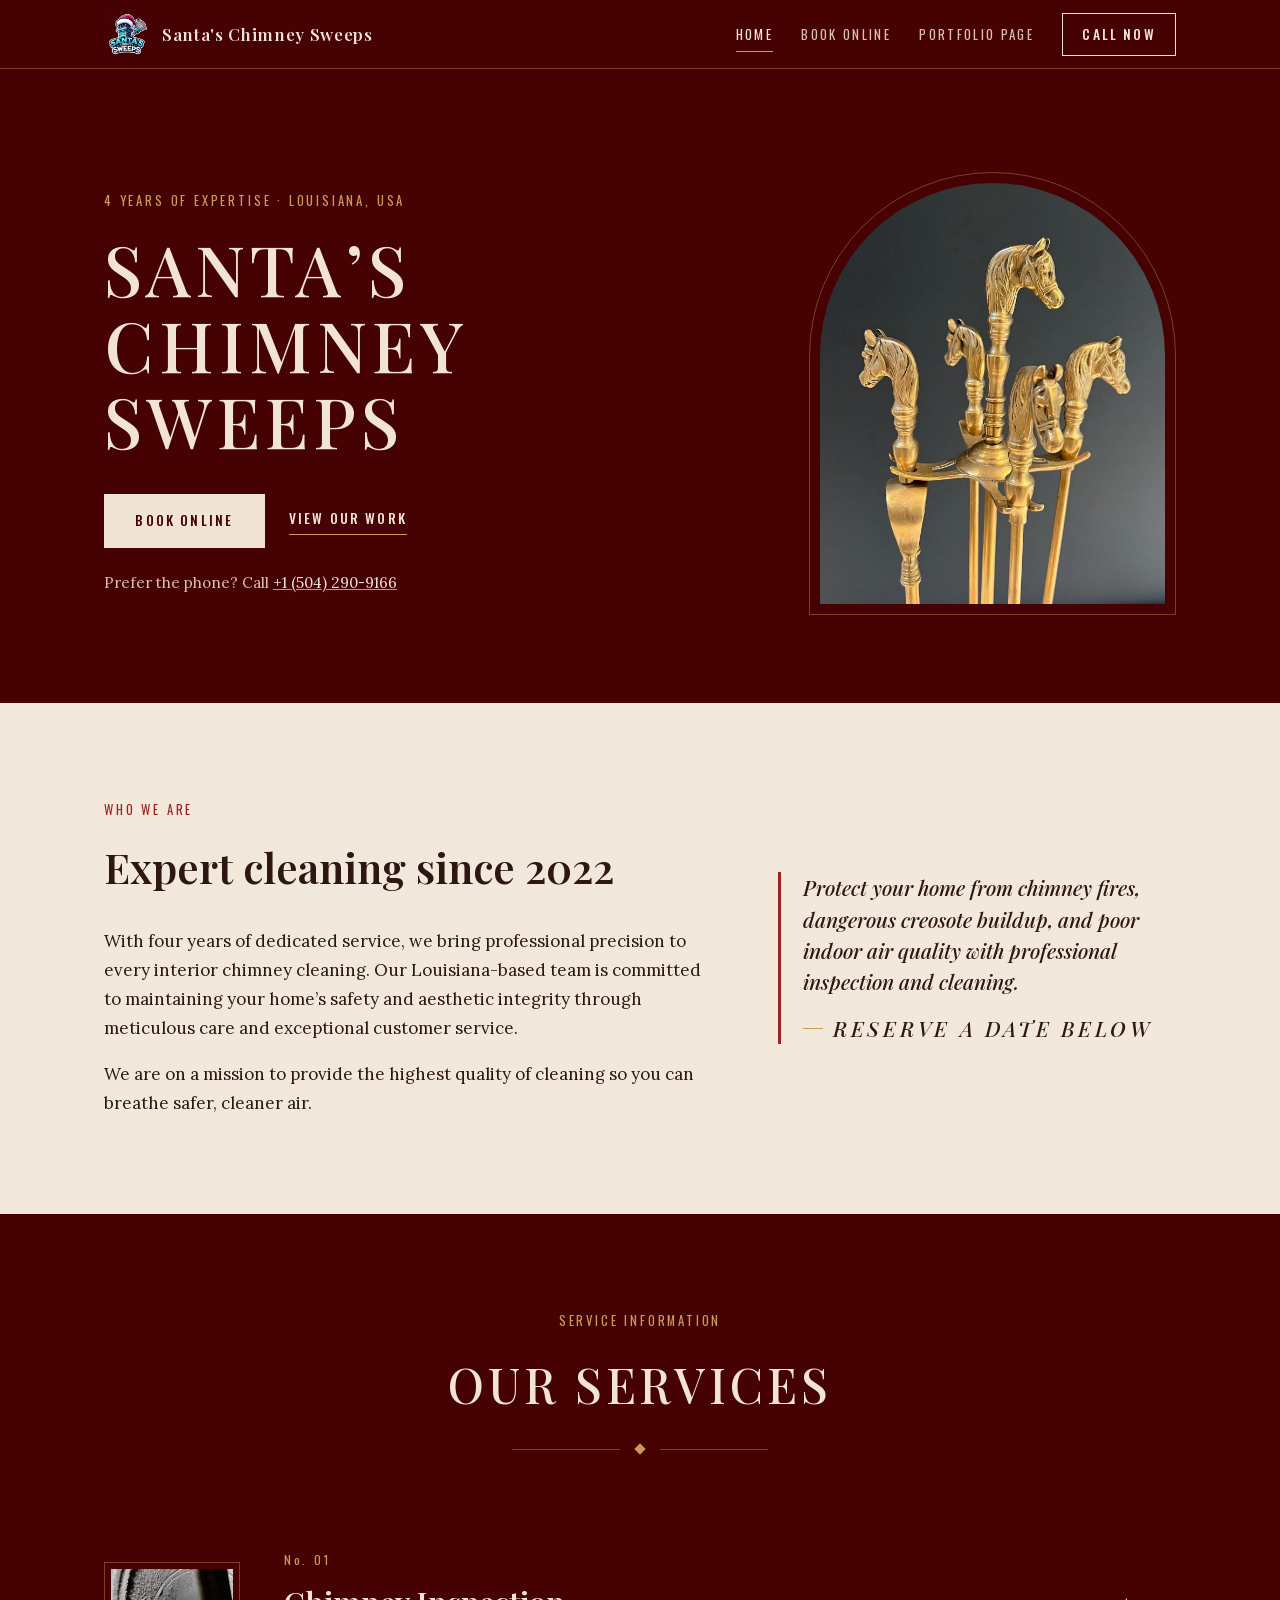
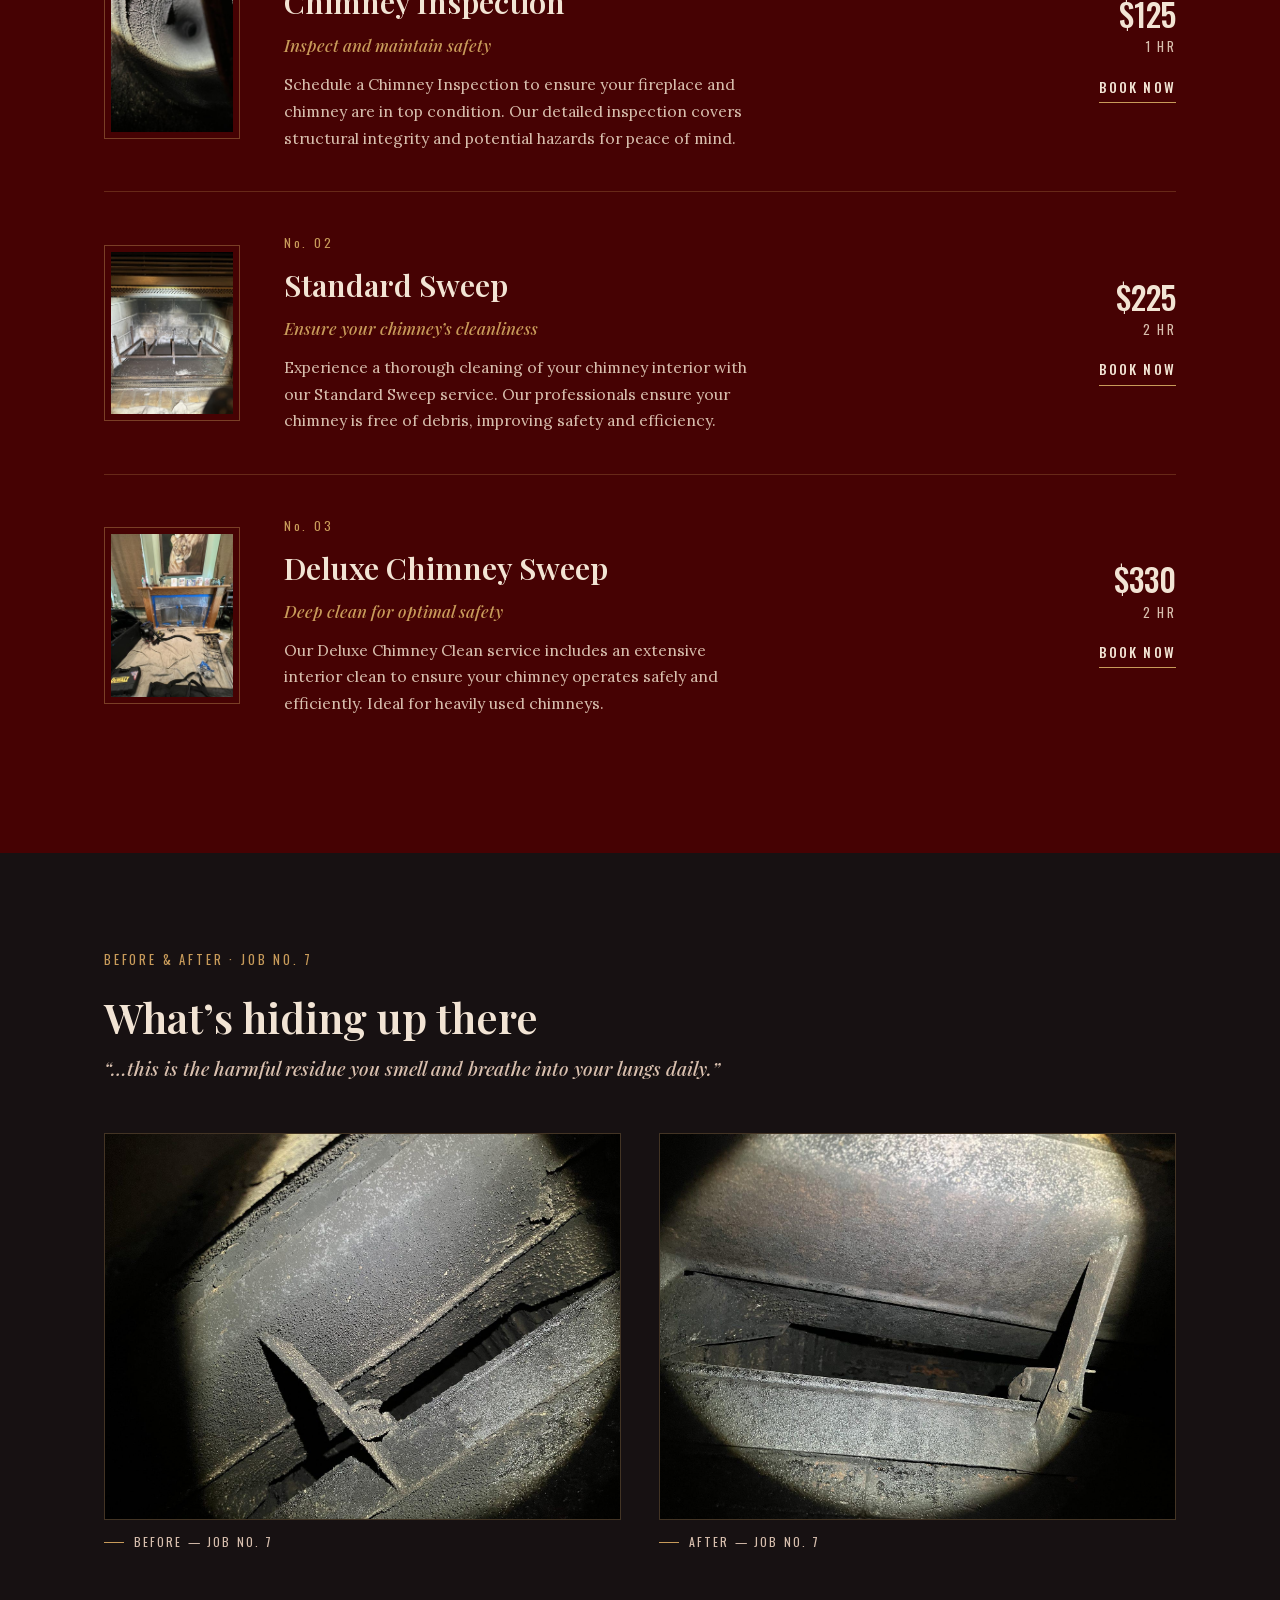
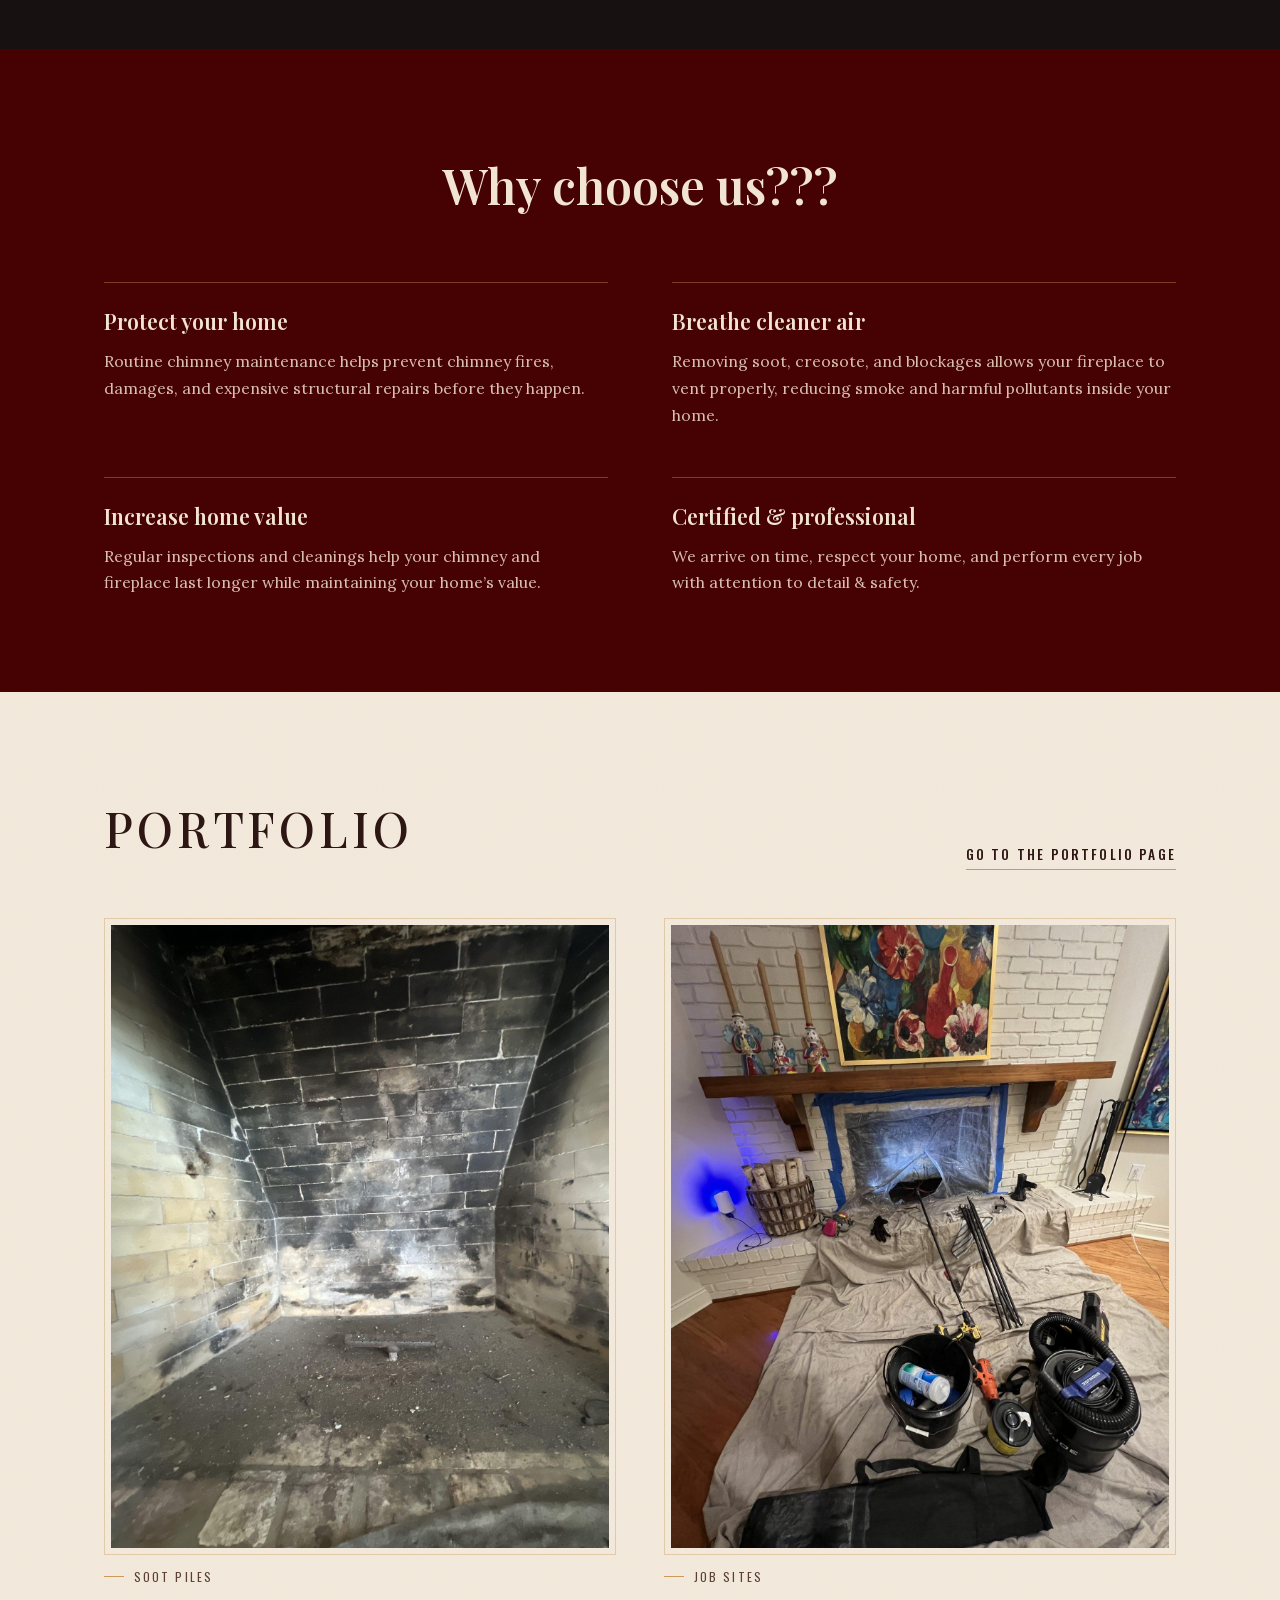
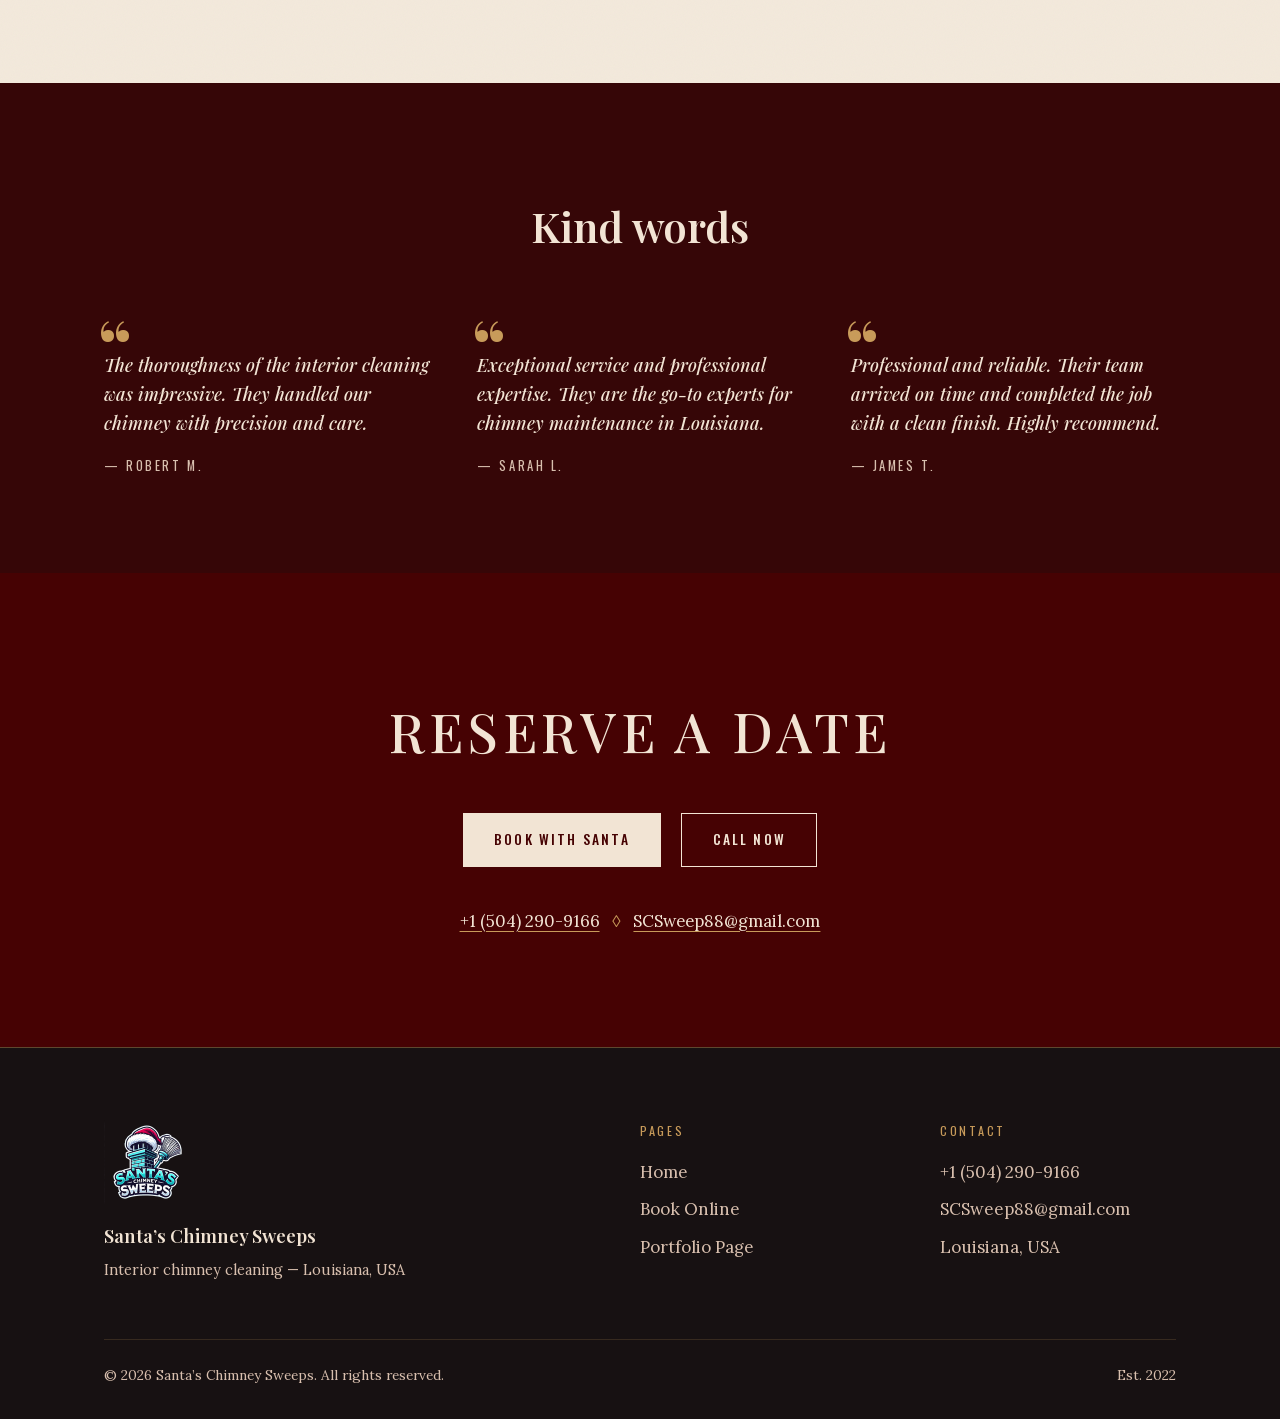
==== commit b8b6348a: "Apply four-lens critique: fix overflow, quiet the added voice, subtract vintage kit Findings from an" ====
--- a/index.html
+++ b/index.html
@@ -4,22 +4,24 @@
   <meta charset="utf-8">
   <meta name="viewport" content="width=device-width, initial-scale=1">
   <title>Home | Santa's Chimney Sweeps</title>
-  <meta name="description" content="Santa's Chimney Sweeps — expert interior chimney cleaning in Louisiana since 2022. Inspections, standard sweeps, and deluxe cleans. Book with Santa: +1 (504) 290-9166.">
+  <meta name="description" content="Santa's Chimney Sweeps — Louisiana-based interior chimney cleaning since 2022. Inspections, standard sweeps, and deluxe cleans. Call +1 (504) 290-9166.">
   <link rel="icon" type="image/png" href="images/favicon.png">
   <meta name="theme-color" content="#460203">
+  <link rel="preload" href="fonts/playfairdisplay-500.woff2" as="font" type="font/woff2" crossorigin>
+  <link rel="preload" href="fonts/lora-400.woff2" as="font" type="font/woff2" crossorigin>
+  <link rel="preload" href="fonts/oswald-400.woff2" as="font" type="font/woff2" crossorigin>
   <link rel="stylesheet" href="css/styles.css">
   <meta property="og:title" content="Santa's Chimney Sweeps">
-  <meta property="og:description" content="Expert cleaning since 2022. Louisiana-based interior chimney cleaning — breathe safer, cleaner air.">
+  <meta property="og:description" content="Expert cleaning since 2022. Louisiana-based interior chimney cleaning so you can breathe safer, cleaner air.">
   <meta property="og:type" content="website">
   <script type="application/ld+json">
   {
     "@context": "https://schema.org",
     "@type": "LocalBusiness",
     "name": "Santa's Chimney Sweeps",
-    "description": "Interior chimney cleaning and inspection, serving Louisiana since 2022.",
+    "description": "Louisiana-based interior chimney cleaning and inspection since 2022.",
     "telephone": "+1-504-290-9166",
     "email": "SCSweep88@gmail.com",
-    "areaServed": "Louisiana, USA",
     "foundingDate": "2022",
     "priceRange": "$125–$330"
   }
@@ -34,14 +36,14 @@
         <img src="images/logo.png" alt="Santa's Chimney Sweeps mascot — a brick chimney wearing a Santa hat, with a sweep's brush">
         <b>Santa's Chimney Sweeps</b>
       </a>
-      <input class="nav-toggle-box" type="checkbox" id="nav-toggle-box" aria-label="Menu">
-      <label class="nav-toggle" for="nav-toggle-box" aria-hidden="true">
+      <label class="nav-toggle">
+        <input class="nav-toggle-box" type="checkbox" aria-label="Menu">
         <span></span><span></span><span></span>
       </label>
       <nav class="site-nav" aria-label="Main">
         <a href="index.html" aria-current="page">Home</a>
         <a href="book-online.html">Book Online</a>
-        <a href="portfolio.html">Portfolio</a>
+        <a href="portfolio.html">Portfolio Page</a>
         <a class="btn" href="tel:+15042909166">Call Now</a>
       </nav>
     </div>
@@ -52,10 +54,7 @@
       <div class="wrap grid">
         <div>
           <p class="eyebrow">4 Years of Expertise &middot; Louisiana, USA</p>
-          <h1 class="display">Santa&rsquo;s Chimney&nbsp;Sweeps</h1>
-          <p class="tagline">Expert cleaning since 2022</p>
-          <p class="lede">We are on a mission to provide the highest quality of
-            cleaning so you can breathe safer, cleaner air.</p>
+          <h1 class="display">Santa&rsquo;s Chimney Sweeps</h1>
           <div class="cta-row">
             <a class="btn solid" href="book-online.html">Book Online</a>
             <a class="textlink" href="portfolio.html">View Our Work</a>
@@ -67,7 +66,6 @@
           <div class="arch">
             <img src="images/tools-brass.jpg" alt="A set of antique brass fireplace tools with horse-head handles" width="1280" height="1564">
           </div>
-          <figcaption>Tools of an old trade</figcaption>
         </figure>
       </div>
     </section>
@@ -77,7 +75,7 @@
         <div>
           <p class="eyebrow">Who we are</p>
           <h2>Expert cleaning since 2022</h2>
-          <p class="dropcap">With four years of dedicated service, we bring professional
+          <p>With four years of dedicated service, we bring professional
             precision to every interior chimney cleaning. Our Louisiana-based team is
             committed to maintaining your home&rsquo;s safety and aesthetic integrity
             through meticulous care and exceptional customer service.</p>
@@ -92,7 +90,7 @@
       </div>
     </section>
 
-    <section class="services paper" id="services">
+    <section class="services" id="services">
       <div class="wrap">
         <header class="sec">
           <p class="eyebrow">Service Information</p>
@@ -101,8 +99,8 @@
         </header>
 
         <article class="service">
-          <div class="arch">
-            <img src="images/flue-inspection.jpg" alt="Looking up a chimney flue by flashlight during an inspection" loading="lazy" width="1400" height="1867">
+          <div class="thumb">
+            <img src="images/flue-inspection-sm.jpg" alt="Looking up a chimney flue by flashlight during an inspection" loading="lazy" width="520" height="693">
           </div>
           <div>
             <p class="no">No. 01</p>
@@ -115,13 +113,13 @@
           <div class="meta">
             <p class="price">$125</p>
             <p class="dur">1 hr</p>
-            <a class="textlink" href="book-online.html">Book Now</a>
+            <a class="textlink" href="book-online.html#chimney-inspection">Book Now</a>
           </div>
         </article>
 
         <article class="service">
-          <div class="arch">
-            <img src="images/firebox-clean.jpg" alt="A freshly swept firebox with the log grate back in place" loading="lazy" width="1400" height="1867">
+          <div class="thumb">
+            <img src="images/firebox-clean-sm.jpg" alt="A freshly swept firebox with the log grate back in place" loading="lazy" width="520" height="693">
           </div>
           <div>
             <p class="no">No. 02</p>
@@ -134,13 +132,13 @@
           <div class="meta">
             <p class="price">$225</p>
             <p class="dur">2 hr</p>
-            <a class="textlink" href="book-online.html">Book Now</a>
+            <a class="textlink" href="book-online.html#standard-sweep">Book Now</a>
           </div>
         </article>
 
         <article class="service">
-          <div class="arch">
-            <img src="images/jobsite-lion.jpg" alt="A fireplace sealed with plastic sheeting and drop cloths, prepped for a deep clean" loading="lazy" width="1400" height="1867">
+          <div class="thumb">
+            <img src="images/jobsite-lion-sm.jpg" alt="A fireplace sealed with plastic sheeting and drop cloths, prepped for a deep clean" loading="lazy" width="520" height="693">
           </div>
           <div>
             <p class="no">No. 03</p>
@@ -153,7 +151,7 @@
           <div class="meta">
             <p class="price">$330</p>
             <p class="dur">2 hr</p>
-            <a class="textlink" href="book-online.html">Book Now</a>
+            <a class="textlink" href="book-online.html#deluxe-chimney-sweep">Book Now</a>
           </div>
         </article>
 
@@ -170,7 +168,7 @@
         </header>
         <div class="pair">
           <figure class="shot">
-            <img src="images/before-job7.jpg" alt="Smoke chamber caked in glazed creosote, before sweeping" loading="lazy" width="1600" height="1200">
+            <img src="images/before-job7.jpg" alt="Smoke chamber caked in creosote, before sweeping" loading="lazy" width="1600" height="1200">
             <figcaption>Before &mdash; Job No. 7</figcaption>
           </figure>
           <figure class="shot">
@@ -184,9 +182,7 @@
     <section class="why">
       <div class="wrap">
         <header class="sec">
-          <p class="eyebrow">The honest pitch</p>
           <h2>Why choose us???</h2>
-          <div class="ornament tight" role="presentation"><i></i></div>
         </header>
         <ol>
           <li>
@@ -224,27 +220,24 @@
     <section class="folio-teaser paper">
       <div class="wrap">
         <header class="sec">
-          <div>
-            <p class="eyebrow">From real Louisiana chimneys</p>
-            <h2>Portfolio</h2>
-          </div>
-          <a class="textlink" href="portfolio.html">See the whole collection</a>
+          <h2>Portfolio</h2>
+          <a class="textlink" href="portfolio.html">Go to the Portfolio Page</a>
         </header>
         <div class="cards">
           <a class="card" href="portfolio.html#soot-piles">
             <figure class="shot">
-              <div class="arch">
+              <div class="thumb">
                 <img src="images/soot-1.jpg" alt="A firebox blackened with soot before cleaning" loading="lazy" width="1400" height="1867">
               </div>
-              <figcaption>01 &mdash; Soot Piles</figcaption>
+              <figcaption>Soot Piles</figcaption>
             </figure>
           </a>
           <a class="card" href="portfolio.html#job-sites">
             <figure class="shot">
-              <div class="arch">
+              <div class="thumb">
                 <img src="images/jobsite-2.jpg" alt="A white brick fireplace masked off with plastic and drop cloths mid-job" loading="lazy" width="1400" height="1867">
               </div>
-              <figcaption>02 &mdash; Job Sites</figcaption>
+              <figcaption>Job Sites</figcaption>
             </figure>
           </a>
         </div>
@@ -254,8 +247,7 @@
     <section class="kind-words">
       <div class="wrap">
         <header class="sec">
-          <p class="eyebrow">Kind words</p>
-          <h2>From the hearth</h2>
+          <h2>Kind words</h2>
         </header>
         <div class="quotes">
           <blockquote>
@@ -279,10 +271,7 @@
 
     <section class="reserve">
       <div class="wrap">
-        <p class="eyebrow">Soot happens &mdash; we handle it</p>
         <h2>Reserve a Date</h2>
-        <p class="lede">Louisiana homes, swept with care. Pick a service and Santa will
-          see you soon.</p>
         <div class="cta-row">
           <a class="btn solid" href="book-online.html">Book with Santa</a>
           <a class="btn" href="tel:+15042909166">Call Now</a>
@@ -303,15 +292,15 @@
           <small>Interior chimney cleaning &mdash; Louisiana, USA</small>
         </div>
         <div>
-          <h4>Pages</h4>
+          <h3>Pages</h3>
           <ul>
             <li><a href="index.html">Home</a></li>
             <li><a href="book-online.html">Book Online</a></li>
-            <li><a href="portfolio.html">Portfolio</a></li>
+            <li><a href="portfolio.html">Portfolio Page</a></li>
           </ul>
         </div>
         <div>
-          <h4>Contact</h4>
+          <h3>Contact</h3>
           <ul>
             <li><a href="tel:+15042909166">+1 (504) 290-9166</a></li>
             <li><a href="mailto:SCSweep88@gmail.com">SCSweep88@gmail.com</a></li>
@@ -321,7 +310,7 @@
       </div>
       <div class="fine">
         <span>&copy; 2026 Santa&rsquo;s Chimney Sweeps. All rights reserved.</span>
-        <span>Est. 2022 &mdash; swept by hand ever since.</span>
+        <span>Est. 2022</span>
       </div>
     </div>
   </footer>
--- a/css/styles.css
+++ b/css/styles.css
@@ -76,7 +76,6 @@
   --oxblood-3: #360607;      /* sunken bands */
   --soot: #171112;           /* near-black photo sections */
   --paper: #f3e9db;          /* cream paper */
-  --paper-2: #eadcc8;        /* deeper cream */
   --ink: #2d1613;            /* text on paper */
   --ink-soft: #5c4038;       /* secondary text on paper */
   --cream: #f2e4d4;          /* text on oxblood */
@@ -119,6 +118,8 @@
   outline: 2px solid var(--teal);
   outline-offset: 3px;
 }
+/* teal is invisible on cream — use brick there */
+.paper :focus-visible { outline-color: var(--brick); }
 
 .wrap {
   max-width: 72rem;
@@ -145,11 +146,12 @@
 }
 .paper .eyebrow { color: var(--brick); }
 
+/* Big caps stay light and tracked-out, like the original site's headings */
 .display {
   font-family: var(--display);
-  font-weight: 800;
-  line-height: 1.05;
-  letter-spacing: 0.01em;
+  font-weight: 500;
+  line-height: 1.08;
+  letter-spacing: 0.07em;
   text-wrap: balance;
 }
 
@@ -157,16 +159,6 @@
   font-size: 1.2rem;
   line-height: 1.65;
   max-width: var(--measure);
-}
-
-/* Double hairline rule — the old trade-card divider */
-.rule {
-  border: 0;
-  border-top: 1px solid var(--brass-dim);
-  border-bottom: 1px solid var(--brass-dim);
-  height: 4px;
-  background: none;
-  margin: 0;
 }
 
 /* Ornament: hairlines meeting a small rotated square, all CSS */
@@ -191,7 +183,7 @@
 }
 .ornament.tight { max-width: 16rem; margin-inline: auto; }
 
-/* Arch frame — every fireplace has one */
+/* Arch frame — used once, on the hero, where the fireplace echo earns it */
 .arch {
   border-radius: 999px 999px 0 0;
   overflow: hidden;
@@ -207,6 +199,17 @@
   object-fit: cover;
 }
 
+/* Plain framed thumbnail, matching the portfolio galleries */
+.thumb {
+  border: 1px solid var(--brass-dim);
+  padding: 6px;
+}
+.thumb img {
+  width: 100%;
+  aspect-ratio: 3 / 4;
+  object-fit: cover;
+}
+
 figure.shot { margin: 0; }
 figure.shot figcaption,
 .caption {
@@ -260,7 +263,6 @@
   text-underline-offset: 4px;
 }
 .plainlink:hover { color: var(--teal); }
-.paper .plainlink:hover { color: var(--brick); }
 
 .textlink {
   font-family: var(--label);
@@ -326,23 +328,24 @@
 }
 .site-nav .btn { padding: 0.55rem 1.2rem; }
 
-/* Mobile nav (checkbox toggle, no JS).
-   The checkbox stays focusable on mobile so the menu works by keyboard. */
+/* Mobile nav (checkbox toggle, no JS). The checkbox sits inside the label,
+   covering the whole 44px hamburger, so touch, screen-reader touch
+   exploration, and keyboard (Space) all hit the real control. */
 .nav-toggle-box {
   position: absolute;
-  width: 1px;
-  height: 1px;
+  inset: 0;
+  width: 100%;
+  height: 100%;
+  margin: 0;
   opacity: 0;
-  pointer-events: none;
-}
-@media (min-width: 761px) {
-  .nav-toggle-box { display: none; }
-}
-.nav-toggle-box:focus-visible + .nav-toggle {
+  cursor: pointer;
+}
+.nav-toggle:has(.nav-toggle-box:focus-visible) {
   outline: 2px solid var(--teal);
   outline-offset: 3px;
 }
 .nav-toggle {
+  position: relative;
   display: none;
   flex-direction: column;
   justify-content: center;
@@ -377,7 +380,7 @@
   }
   .site-nav a:not(.btn) { padding: 0.9rem 0; border-bottom: 1px solid rgba(200,155,90,0.15); }
   .site-nav .btn { margin-top: 1rem; text-align: center; }
-  .nav-toggle-box:checked ~ .site-nav { display: flex; }
+  .site-header:has(.nav-toggle-box:checked) .site-nav { display: flex; }
 }
 
 /* ---------- Hero ---------- */
@@ -389,19 +392,10 @@
   align-items: center;
 }
 .hero h1 {
-  font-size: clamp(2.6rem, 6.5vw, 4.9rem);
-  text-transform: uppercase;
-  margin: 1.1rem 0 0.4rem;
-}
-.hero .tagline {
-  font-family: var(--display);
-  font-style: italic;
-  font-weight: 500;
-  font-size: clamp(1.15rem, 2.2vw, 1.5rem);
-  color: var(--brass);
-  margin-bottom: 1.5rem;
-}
-.hero .lede { color: var(--cream-dim); }
+  font-size: clamp(2.4rem, 6vw, 4.4rem);
+  text-transform: uppercase;
+  margin: 1.1rem 0 0;
+}
 .hero .cta-row {
   display: flex;
   flex-wrap: wrap;
@@ -435,15 +429,6 @@
   font-weight: 600;
   font-size: clamp(1.8rem, 3.6vw, 2.6rem);
   margin: 0.75rem 0 1.5rem;
-}
-.mission .dropcap::first-letter {
-  font-family: var(--display);
-  font-weight: 800;
-  font-size: 3.4em;
-  line-height: 0.85;
-  float: left;
-  padding-right: 0.12em;
-  color: var(--brick);
 }
 .mission p + p { margin-top: 1.1rem; }
 .mission .aside {
@@ -465,15 +450,15 @@
   .mission .inner { grid-template-columns: 1fr; }
 }
 
-/* ---------- Services price list ---------- */
-.services { padding-block: 0 clamp(3.5rem, 8vw, 6rem); }
+/* ---------- Services price list (on oxblood, like his home page) ---------- */
+.services { padding-block: clamp(3.5rem, 8vw, 6rem); }
 .services header.sec { text-align: center; margin-bottom: clamp(2rem, 5vw, 3.5rem); }
 .services h2 {
   font-family: var(--display);
-  font-weight: 800;
-  font-size: clamp(2rem, 4.5vw, 3.2rem);
-  text-transform: uppercase;
-  letter-spacing: 0.02em;
+  font-weight: 500;
+  font-size: clamp(2rem, 4.5vw, 3rem);
+  text-transform: uppercase;
+  letter-spacing: 0.08em;
   margin-top: 0.75rem;
 }
 .service {
@@ -483,14 +468,12 @@
   align-items: center;
   padding-block: clamp(1.75rem, 4vw, 2.5rem);
 }
-.service + .service { border-top: 1px solid rgba(45, 22, 19, 0.18); }
-.service .arch { padding: 6px; }
-.service .arch img { aspect-ratio: 3 / 4; }
+.service + .service { border-top: 1px solid rgba(200, 155, 90, 0.25); }
 .service .no {
   font-family: var(--label);
   font-size: 0.78rem;
   letter-spacing: 0.22em;
-  color: var(--brick);
+  color: var(--brass);
 }
 .service h3 {
   font-family: var(--display);
@@ -502,16 +485,16 @@
   font-family: var(--display);
   font-style: italic;
   font-weight: 500;
-  color: var(--ink-soft);
+  color: var(--brass);
   margin-bottom: 0.7rem;
 }
-.service .desc { max-width: 48ch; color: var(--ink-soft); font-size: 0.98rem; }
+.service .desc { max-width: 48ch; color: var(--cream-dim); font-size: 0.98rem; }
 .service .meta { text-align: right; }
 .service .price {
   font-family: var(--label);
   font-weight: 500;
   font-size: 2rem;
-  color: var(--ink);
+  color: var(--cream);
   line-height: 1;
 }
 .service .dur {
@@ -519,7 +502,7 @@
   font-size: 0.8rem;
   letter-spacing: 0.18em;
   text-transform: uppercase;
-  color: var(--ink-soft);
+  color: var(--cream-dim);
   margin-top: 0.4rem;
 }
 .service .meta .textlink { display: inline-block; margin-top: 1.1rem; }
@@ -559,9 +542,8 @@
 .why header.sec { text-align: center; margin-bottom: clamp(2.25rem, 5vw, 3.5rem); }
 .why h2 {
   font-family: var(--display);
-  font-weight: 800;
-  font-size: clamp(2rem, 4.5vw, 3.2rem);
-  margin-top: 0.75rem;
+  font-weight: 600;
+  font-size: clamp(2rem, 4.5vw, 3rem);
 }
 .why ol {
   list-style: none;
@@ -570,17 +552,10 @@
   display: grid;
   grid-template-columns: 1fr 1fr;
   gap: clamp(1.75rem, 4vw, 3rem) clamp(2rem, 5vw, 4rem);
-  counter-reset: why;
-}
-.why li { counter-increment: why; display: flex; gap: 1.4rem; }
-.why li::before {
-  content: counter(why, decimal-leading-zero);
-  font-family: var(--display);
-  font-weight: 800;
-  font-size: 2.6rem;
-  line-height: 1;
-  color: var(--brass);
-  flex: none;
+}
+.why li {
+  border-top: 1px solid var(--brass-dim);
+  padding-top: 1.25rem;
 }
 .why h3 {
   font-family: var(--display);
@@ -601,8 +576,9 @@
   gap: clamp(1.5rem, 4vw, 3rem);
 }
 .folio-teaser a.card { text-decoration: none; display: block; }
-.folio-teaser .arch img { aspect-ratio: 4 / 5; transition: transform 400ms ease; }
-.folio-teaser a.card:hover .arch img { transform: scale(1.03); }
+.folio-teaser .thumb { overflow: hidden; }
+.folio-teaser .thumb img { aspect-ratio: 4 / 5; transition: transform 400ms ease; }
+.folio-teaser a.card:hover .thumb img { transform: scale(1.03); }
 .folio-teaser header.sec {
   display: flex;
   align-items: end;
@@ -612,10 +588,10 @@
 }
 .folio-teaser h2 {
   font-family: var(--display);
-  font-weight: 800;
-  font-size: clamp(2rem, 4.5vw, 3.2rem);
-  text-transform: uppercase;
-  margin-top: 0.75rem;
+  font-weight: 500;
+  font-size: clamp(2rem, 4.5vw, 3rem);
+  text-transform: uppercase;
+  letter-spacing: 0.08em;
 }
 @media (max-width: 700px) {
   .folio-teaser .cards { grid-template-columns: 1fr; }
@@ -625,9 +601,9 @@
 /* Portfolio page */
 .page-hero { padding-block: clamp(3rem, 7vw, 5rem) clamp(2rem, 5vw, 3rem); }
 .page-hero h1 {
-  font-size: clamp(2.6rem, 7vw, 4.6rem);
-  text-transform: uppercase;
-  margin-top: 1rem;
+  font-size: clamp(2.4rem, 6.5vw, 4.2rem);
+  text-transform: uppercase;
+  margin: 0;
 }
 .page-hero .lede { color: var(--cream-dim); margin-top: 1rem; }
 
@@ -640,8 +616,9 @@
 }
 .collection h2 {
   font-family: var(--display);
-  font-weight: 600;
-  font-size: clamp(1.9rem, 4vw, 2.8rem);
+  font-weight: 500;
+  letter-spacing: 0.07em;
+  font-size: clamp(1.9rem, 4vw, 2.7rem);
   text-transform: uppercase;
   margin: 0.6rem 0 1.1rem;
 }
@@ -737,12 +714,12 @@
 .reserve { padding-block: clamp(4rem, 9vw, 7rem); text-align: center; }
 .reserve h2 {
   font-family: var(--display);
-  font-weight: 800;
-  font-size: clamp(2.2rem, 5.5vw, 3.6rem);
-  text-transform: uppercase;
-  margin-top: 0.9rem;
-}
-.reserve .lede { margin-inline: auto; color: var(--cream-dim); margin-top: 1rem; }
+  font-weight: 500;
+  font-size: clamp(2.2rem, 5.5vw, 3.4rem);
+  text-transform: uppercase;
+  letter-spacing: 0.08em;
+  margin: 0;
+}
 .reserve .cta-row {
   display: flex;
   justify-content: center;
@@ -750,7 +727,15 @@
   gap: 1.25rem;
   margin-top: 2.25rem;
 }
-.reserve .contact-lines { margin-top: 2.5rem; font-size: 1.05rem; }
+.reserve .contact-lines {
+  margin-top: 2.5rem;
+  font-size: 1.05rem;
+  display: flex;
+  flex-wrap: wrap;
+  justify-content: center;
+  align-items: center;
+  gap: 0.25rem 0;
+}
 .reserve .contact-lines a {
   color: var(--cream);
   text-decoration-color: var(--brass);
@@ -844,7 +829,7 @@
   margin-top: 1rem;
 }
 .site-footer .brand-block small { display: block; margin-top: 0.4rem; font-size: 0.9rem; }
-.site-footer h4 {
+.site-footer h3 {
   font-family: var(--label);
   font-weight: 400;
   font-size: 0.78rem;
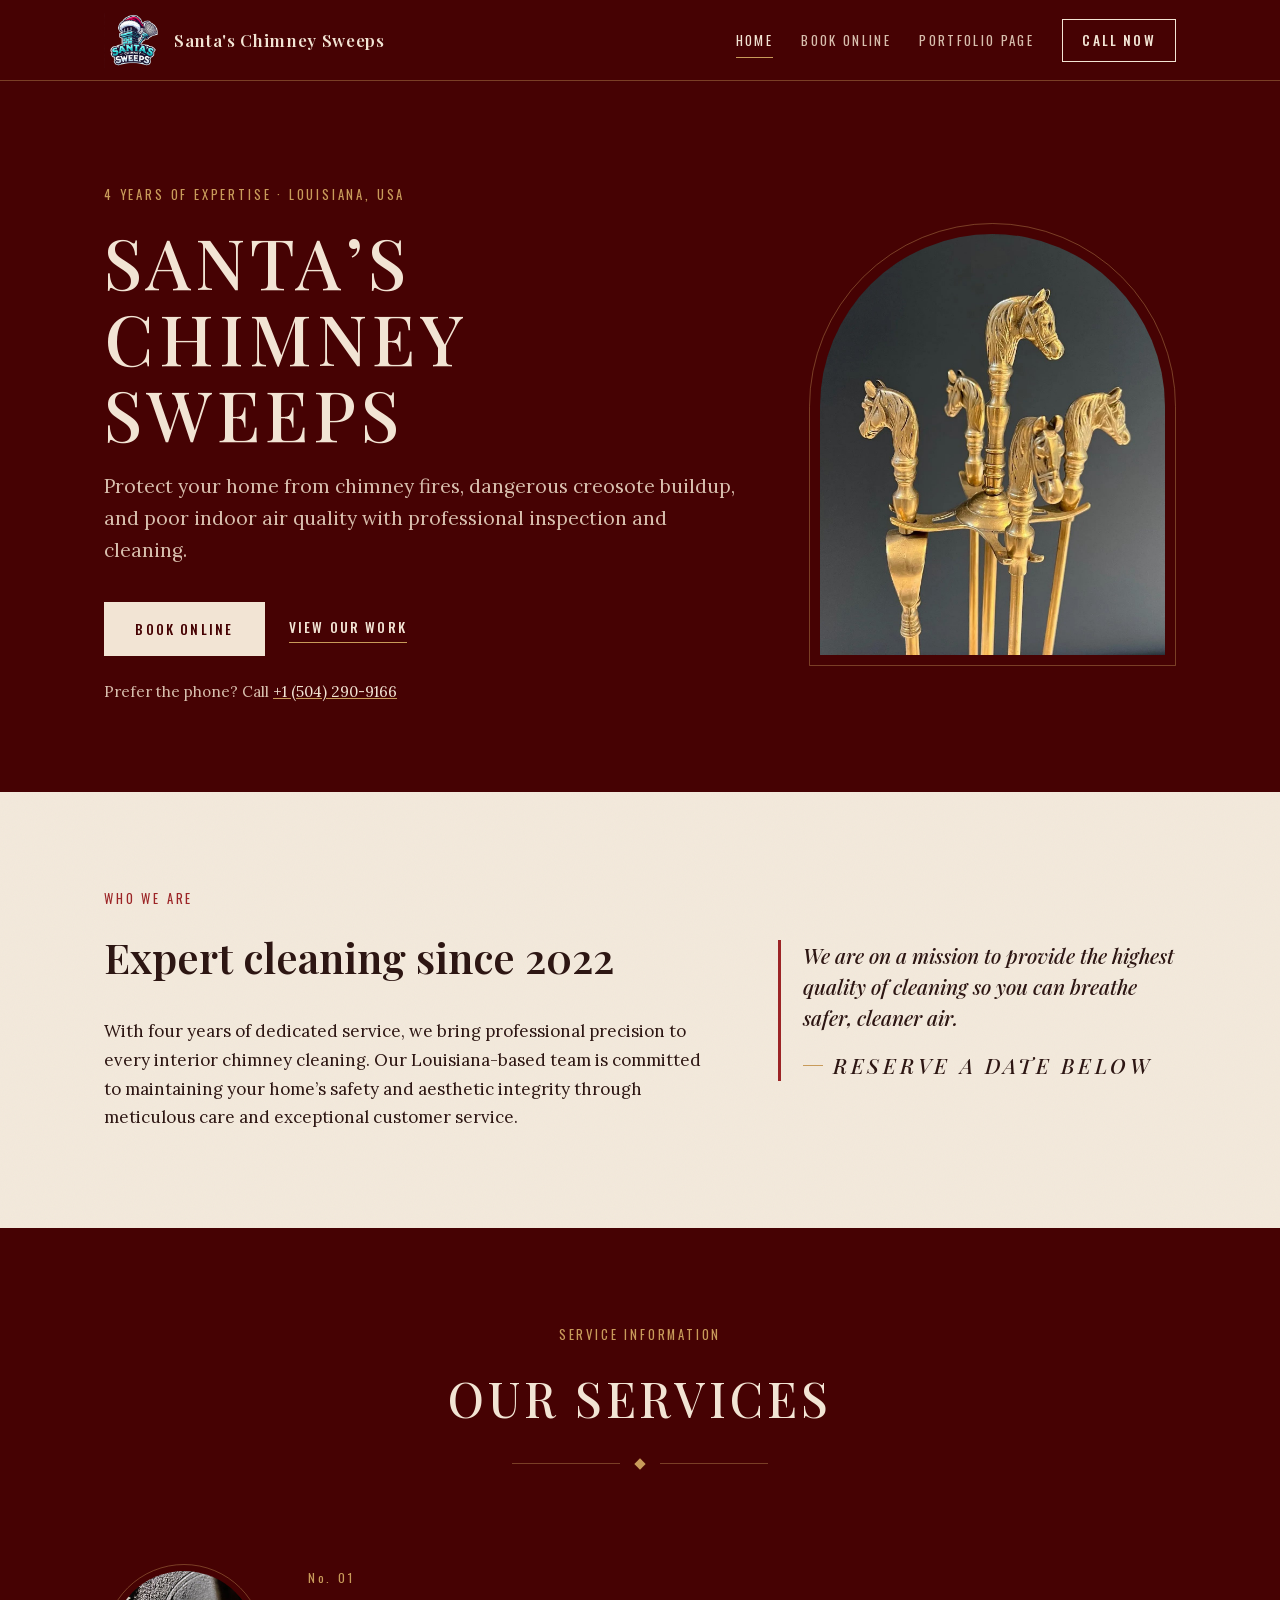
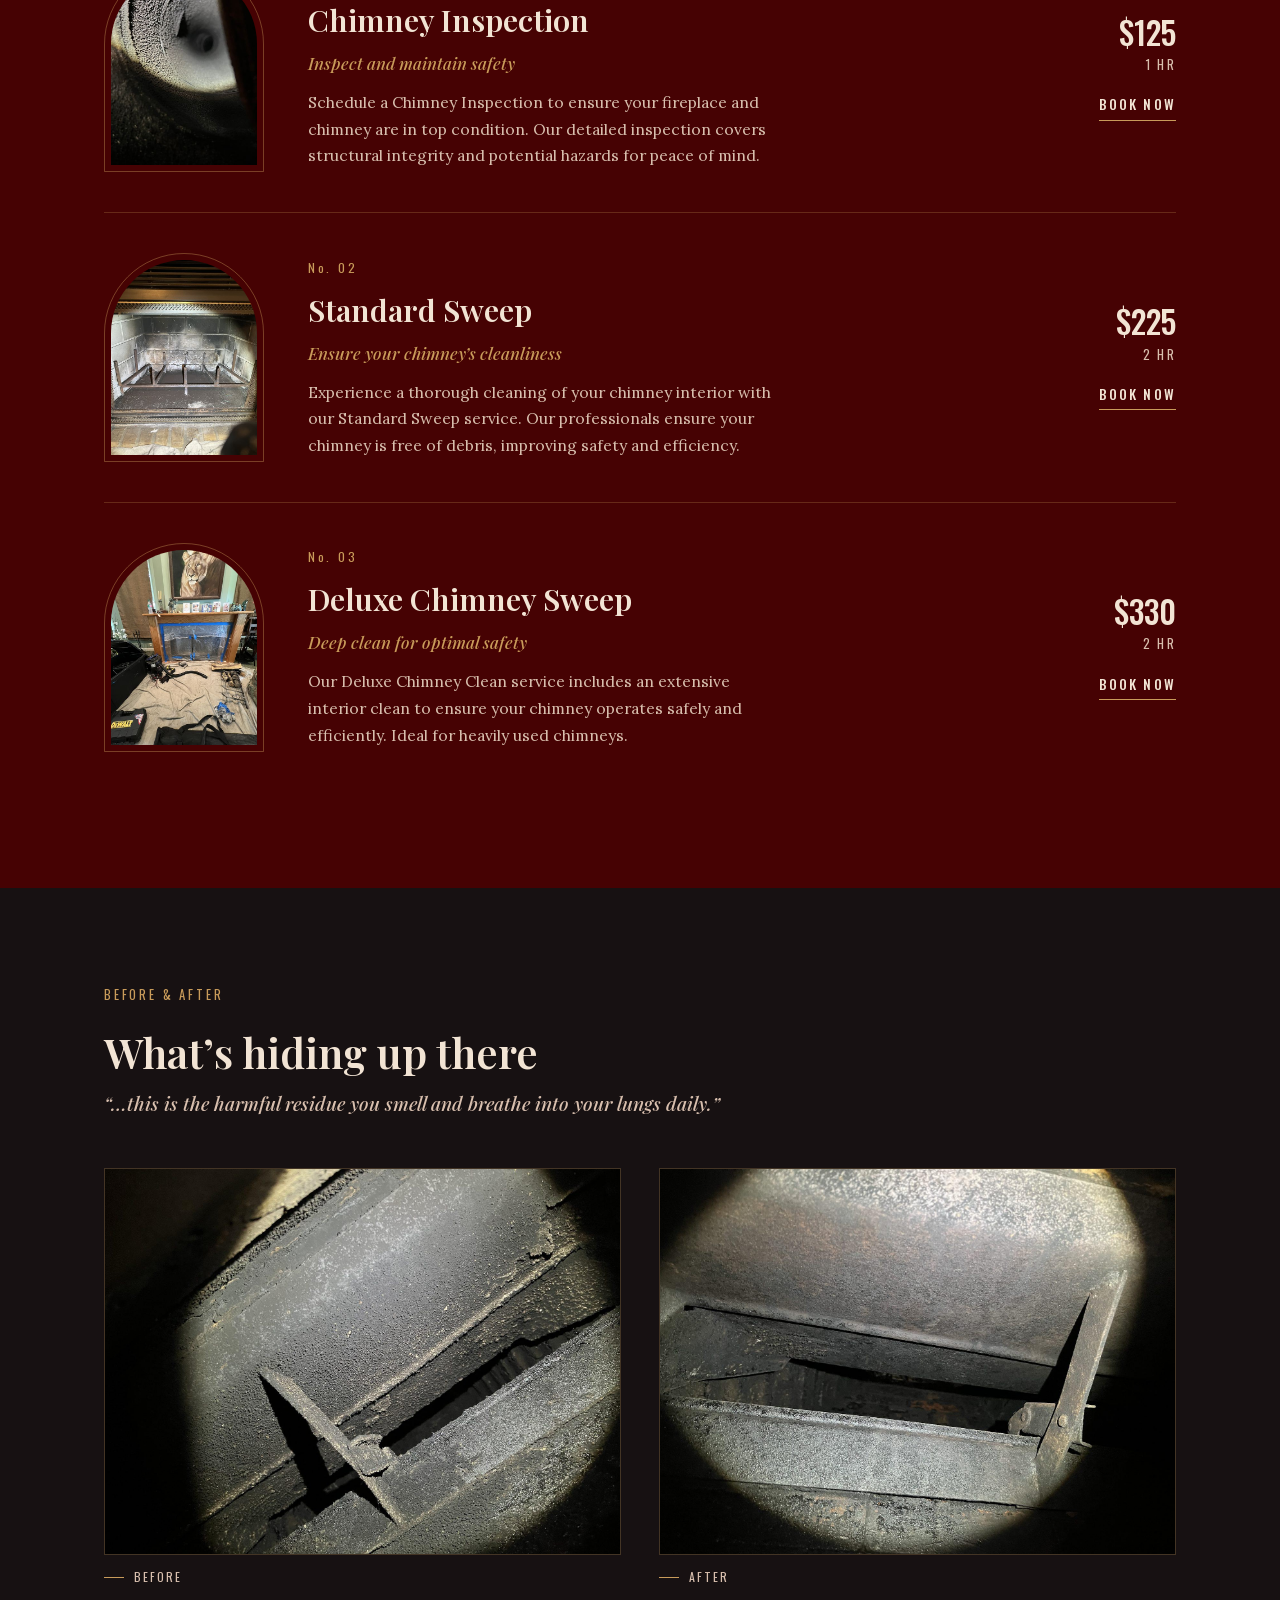
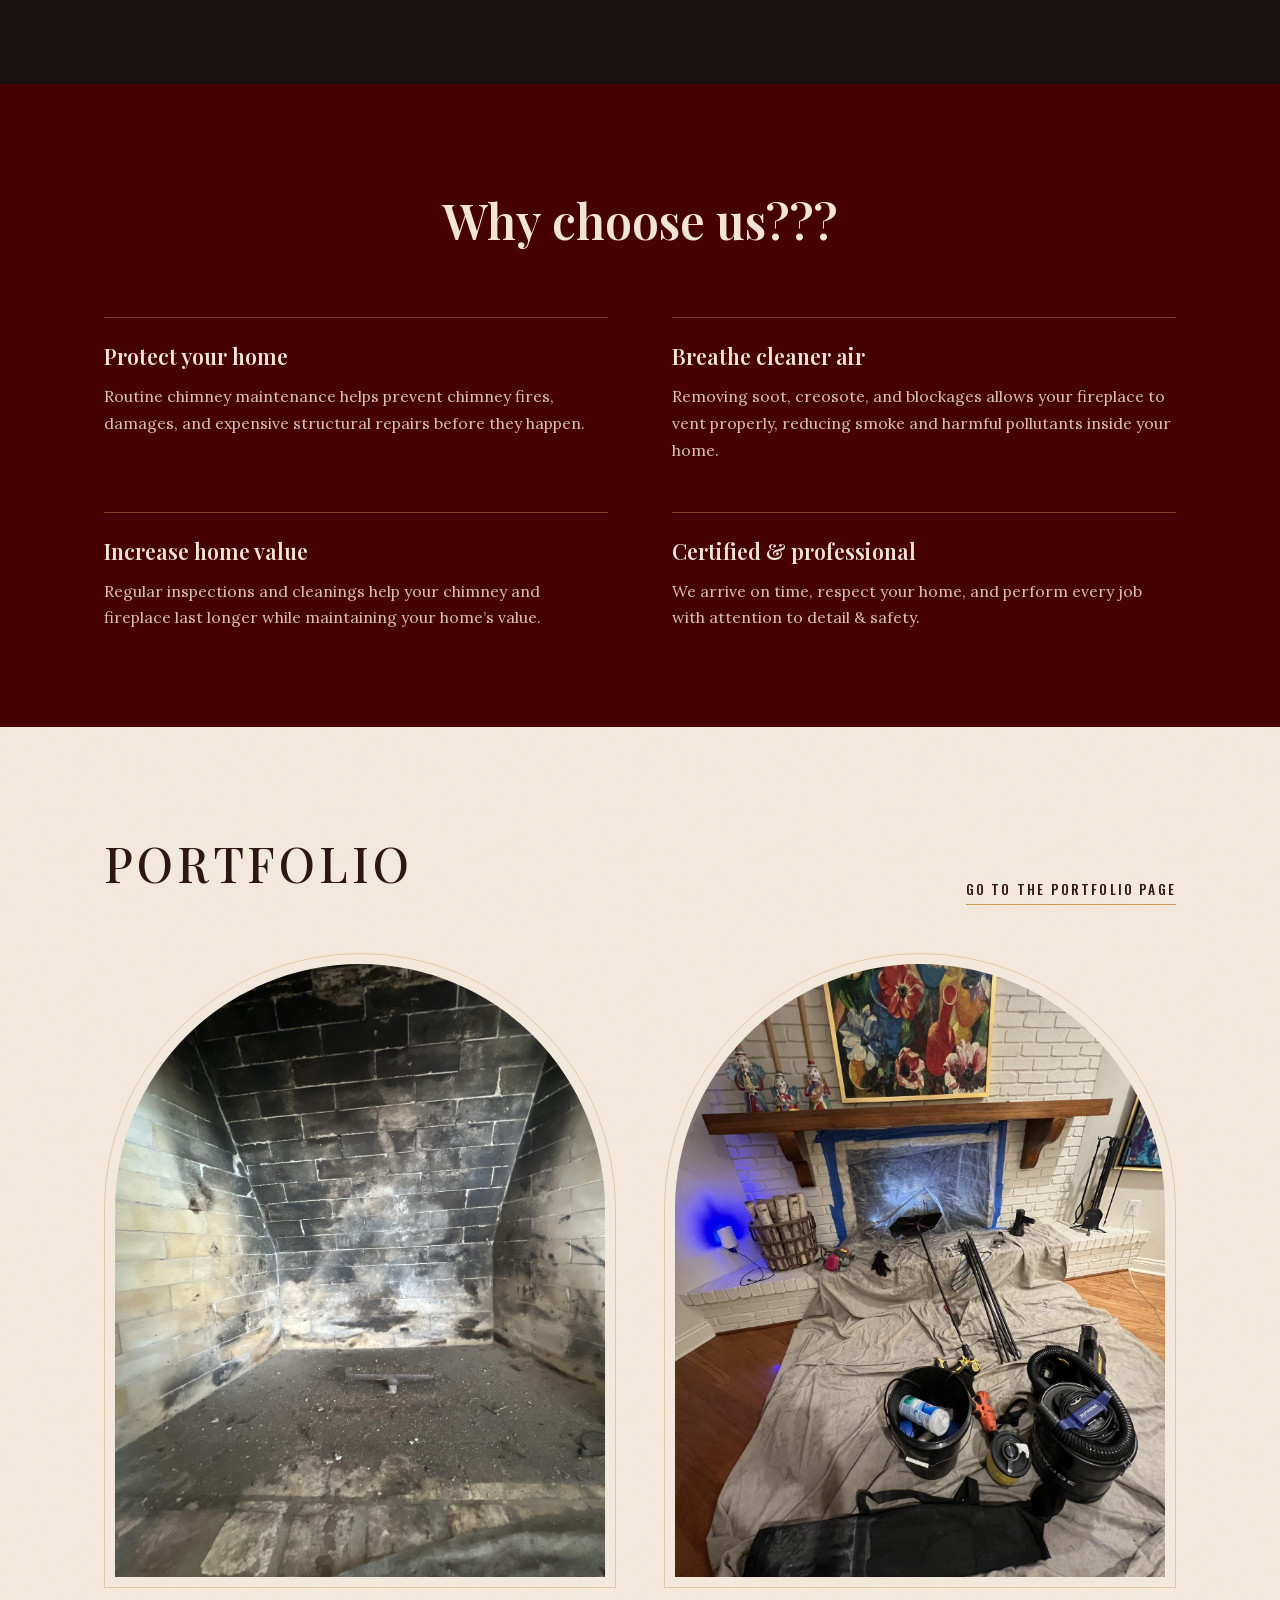
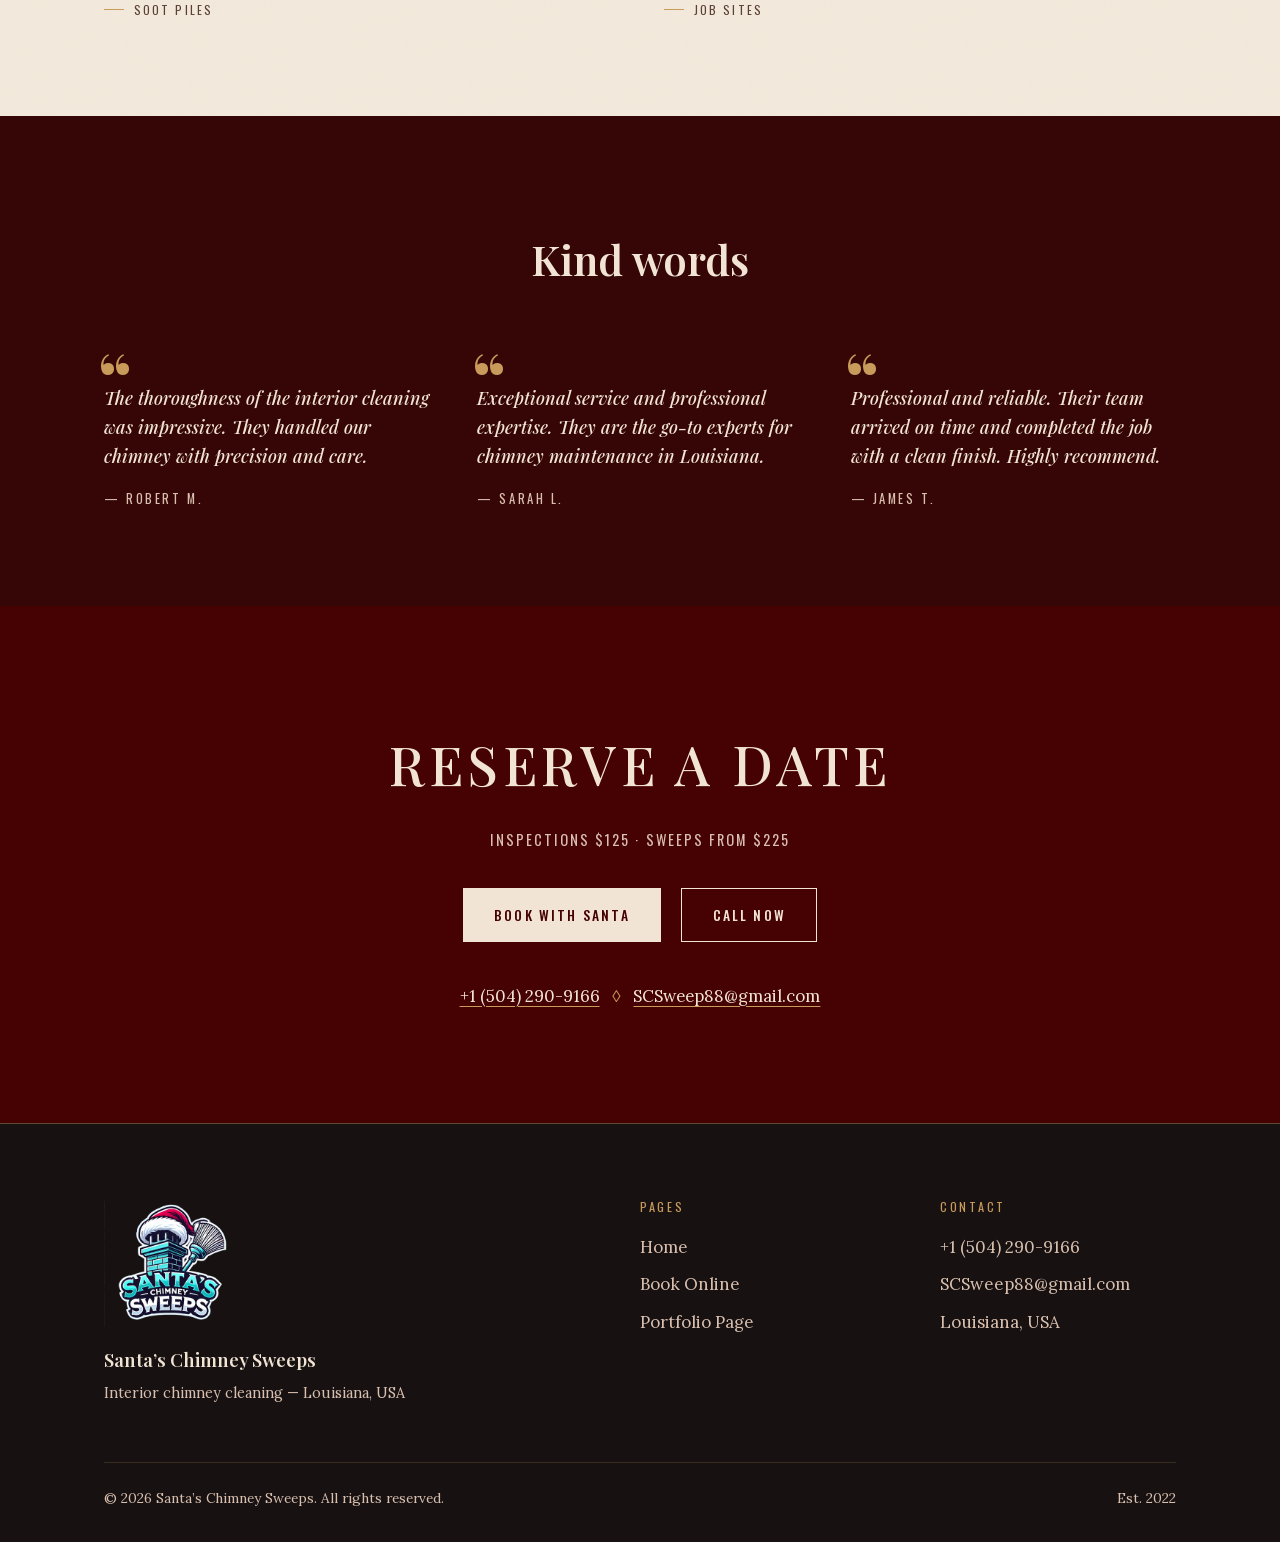
==== commit 37bf0f29: "Round 2 from gift-giver feedback: arches back, bigger logo and mobile photos, clearer selling - Rest" ====
--- a/index.html
+++ b/index.html
@@ -55,6 +55,9 @@
         <div>
           <p class="eyebrow">4 Years of Expertise &middot; Louisiana, USA</p>
           <h1 class="display">Santa&rsquo;s Chimney Sweeps</h1>
+          <p class="lede">Protect your home from chimney fires, dangerous creosote
+            buildup, and poor indoor air quality with professional inspection
+            and cleaning.</p>
           <div class="cta-row">
             <a class="btn solid" href="book-online.html">Book Online</a>
             <a class="textlink" href="portfolio.html">View Our Work</a>
@@ -79,12 +82,10 @@
             precision to every interior chimney cleaning. Our Louisiana-based team is
             committed to maintaining your home&rsquo;s safety and aesthetic integrity
             through meticulous care and exceptional customer service.</p>
-          <p>We are on a mission to provide the highest quality of cleaning so you can
-            breathe safer, cleaner air.</p>
         </div>
         <aside class="aside">
-          <p>Protect your home from chimney fires, dangerous creosote buildup, and poor
-            indoor air quality with professional inspection and cleaning.</p>
+          <p>We are on a mission to provide the highest quality of cleaning so you
+            can breathe safer, cleaner air.</p>
           <p class="caption">Reserve a date below</p>
         </aside>
       </div>
@@ -99,7 +100,7 @@
         </header>
 
         <article class="service">
-          <div class="thumb">
+          <div class="arch">
             <img src="images/flue-inspection-sm.jpg" alt="Looking up a chimney flue by flashlight during an inspection" loading="lazy" width="520" height="693">
           </div>
           <div>
@@ -118,7 +119,7 @@
         </article>
 
         <article class="service">
-          <div class="thumb">
+          <div class="arch">
             <img src="images/firebox-clean-sm.jpg" alt="A freshly swept firebox with the log grate back in place" loading="lazy" width="520" height="693">
           </div>
           <div>
@@ -137,7 +138,7 @@
         </article>
 
         <article class="service">
-          <div class="thumb">
+          <div class="arch">
             <img src="images/jobsite-lion-sm.jpg" alt="A fireplace sealed with plastic sheeting and drop cloths, prepped for a deep clean" loading="lazy" width="520" height="693">
           </div>
           <div>
@@ -161,7 +162,7 @@
     <section class="job7 soot">
       <div class="wrap">
         <header class="sec">
-          <p class="eyebrow">Before &amp; After &middot; Job No. 7</p>
+          <p class="eyebrow">Before &amp; After</p>
           <h2>What&rsquo;s hiding up there</h2>
           <p class="lede">&ldquo;&hellip;this is the harmful residue you smell and
             breathe into your lungs daily.&rdquo;</p>
@@ -169,11 +170,11 @@
         <div class="pair">
           <figure class="shot">
             <img src="images/before-job7.jpg" alt="Smoke chamber caked in creosote, before sweeping" loading="lazy" width="1600" height="1200">
-            <figcaption>Before &mdash; Job No. 7</figcaption>
+            <figcaption>Before</figcaption>
           </figure>
           <figure class="shot">
             <img src="images/after-job7.jpg" alt="The same smoke chamber and damper swept down to bare metal and masonry" loading="lazy" width="1600" height="1200">
-            <figcaption>After &mdash; Job No. 7</figcaption>
+            <figcaption>After</figcaption>
           </figure>
         </div>
       </div>
@@ -226,7 +227,7 @@
         <div class="cards">
           <a class="card" href="portfolio.html#soot-piles">
             <figure class="shot">
-              <div class="thumb">
+              <div class="arch">
                 <img src="images/soot-1.jpg" alt="A firebox blackened with soot before cleaning" loading="lazy" width="1400" height="1867">
               </div>
               <figcaption>Soot Piles</figcaption>
@@ -234,7 +235,7 @@
           </a>
           <a class="card" href="portfolio.html#job-sites">
             <figure class="shot">
-              <div class="thumb">
+              <div class="arch">
                 <img src="images/jobsite-2.jpg" alt="A white brick fireplace masked off with plastic and drop cloths mid-job" loading="lazy" width="1400" height="1867">
               </div>
               <figcaption>Job Sites</figcaption>
@@ -272,6 +273,7 @@
     <section class="reserve">
       <div class="wrap">
         <h2>Reserve a Date</h2>
+        <p class="prices">Inspections $125 &middot; Sweeps from $225</p>
         <div class="cta-row">
           <a class="btn solid" href="book-online.html">Book with Santa</a>
           <a class="btn" href="tel:+15042909166">Call Now</a>
--- a/css/styles.css
+++ b/css/styles.css
@@ -183,7 +183,7 @@
 }
 .ornament.tight { max-width: 16rem; margin-inline: auto; }
 
-/* Arch frame — used once, on the hero, where the fireplace echo earns it */
+/* Arch frame — every fireplace has one */
 .arch {
   border-radius: 999px 999px 0 0;
   overflow: hidden;
@@ -199,17 +199,6 @@
   object-fit: cover;
 }
 
-/* Plain framed thumbnail, matching the portfolio galleries */
-.thumb {
-  border: 1px solid var(--brass-dim);
-  padding: 6px;
-}
-.thumb img {
-  width: 100%;
-  aspect-ratio: 3 / 4;
-  object-fit: cover;
-}
-
 figure.shot { margin: 0; }
 figure.shot figcaption,
 .caption {
@@ -300,7 +289,7 @@
   text-decoration: none;
   margin-right: auto;
 }
-.brand img { width: 46px; height: 46px; }
+.brand img { width: 58px; height: 58px; }
 .brand b {
   font-family: var(--display);
   font-weight: 600;
@@ -394,8 +383,9 @@
 .hero h1 {
   font-size: clamp(2.4rem, 6vw, 4.4rem);
   text-transform: uppercase;
-  margin: 1.1rem 0 0;
-}
+  margin: 1.1rem 0 1.25rem;
+}
+.hero .lede { color: var(--cream-dim); }
 .hero .cta-row {
   display: flex;
   flex-wrap: wrap;
@@ -463,12 +453,14 @@
 }
 .service {
   display: grid;
-  grid-template-columns: 8.5rem minmax(0, 1fr) auto;
+  grid-template-columns: 10rem minmax(0, 1fr) auto;
   gap: clamp(1.25rem, 3.5vw, 2.75rem);
   align-items: center;
   padding-block: clamp(1.75rem, 4vw, 2.5rem);
 }
 .service + .service { border-top: 1px solid rgba(200, 155, 90, 0.25); }
+.service .arch { padding: 6px; }
+.service .arch img { aspect-ratio: 3 / 4; }
 .service .no {
   font-family: var(--label);
   font-size: 0.78rem;
@@ -508,8 +500,9 @@
 .service .meta .textlink { display: inline-block; margin-top: 1.1rem; }
 
 @media (max-width: 760px) {
-  .service { grid-template-columns: 6rem minmax(0, 1fr); }
-  .service .meta { grid-column: 2; text-align: left; margin-top: 0.75rem; }
+  .service { grid-template-columns: 1fr; }
+  .service .arch { max-width: 270px; }
+  .service .meta { text-align: left; margin-top: 0.25rem; }
 }
 
 /* ---------- Before / after ---------- */
@@ -576,9 +569,8 @@
   gap: clamp(1.5rem, 4vw, 3rem);
 }
 .folio-teaser a.card { text-decoration: none; display: block; }
-.folio-teaser .thumb { overflow: hidden; }
-.folio-teaser .thumb img { aspect-ratio: 4 / 5; transition: transform 400ms ease; }
-.folio-teaser a.card:hover .thumb img { transform: scale(1.03); }
+.folio-teaser .arch img { aspect-ratio: 4 / 5; transition: transform 400ms ease; }
+.folio-teaser a.card:hover .arch img { transform: scale(1.03); }
 .folio-teaser header.sec {
   display: flex;
   align-items: end;
@@ -720,6 +712,14 @@
   letter-spacing: 0.08em;
   margin: 0;
 }
+.reserve .prices {
+  font-family: var(--label);
+  font-size: 0.9rem;
+  letter-spacing: 0.14em;
+  text-transform: uppercase;
+  color: var(--cream-dim);
+  margin-top: 1.1rem;
+}
 .reserve .cta-row {
   display: flex;
   justify-content: center;
@@ -756,7 +756,7 @@
   border: 1px solid var(--brass-dim);
 }
 .book-card + .book-card { margin-top: clamp(1.75rem, 4vw, 2.75rem); }
-.book-card .arch { align-self: center; width: 100%; max-width: 210px; margin-inline: auto; padding: 6px; }
+.book-card .arch { align-self: center; width: 100%; max-width: 230px; margin-inline: auto; padding: 6px; }
 .book-card .arch img { aspect-ratio: 3 / 4; }
 .book-card h2 {
   font-family: var(--display);
@@ -797,6 +797,7 @@
 .book-card .cta-row { display: flex; flex-wrap: wrap; gap: 1rem; }
 @media (max-width: 760px) {
   .book-card { grid-template-columns: 1fr; }
+  .book-card .arch { max-width: 290px; }
 }
 
 .book-note {
@@ -820,7 +821,7 @@
   gap: clamp(2rem, 5vw, 4rem);
   align-items: start;
 }
-.site-footer .brand-block img { width: 84px; height: 84px; }
+.site-footer .brand-block img { width: 132px; height: 132px; }
 .site-footer .brand-block p {
   font-family: var(--display);
   font-weight: 600;
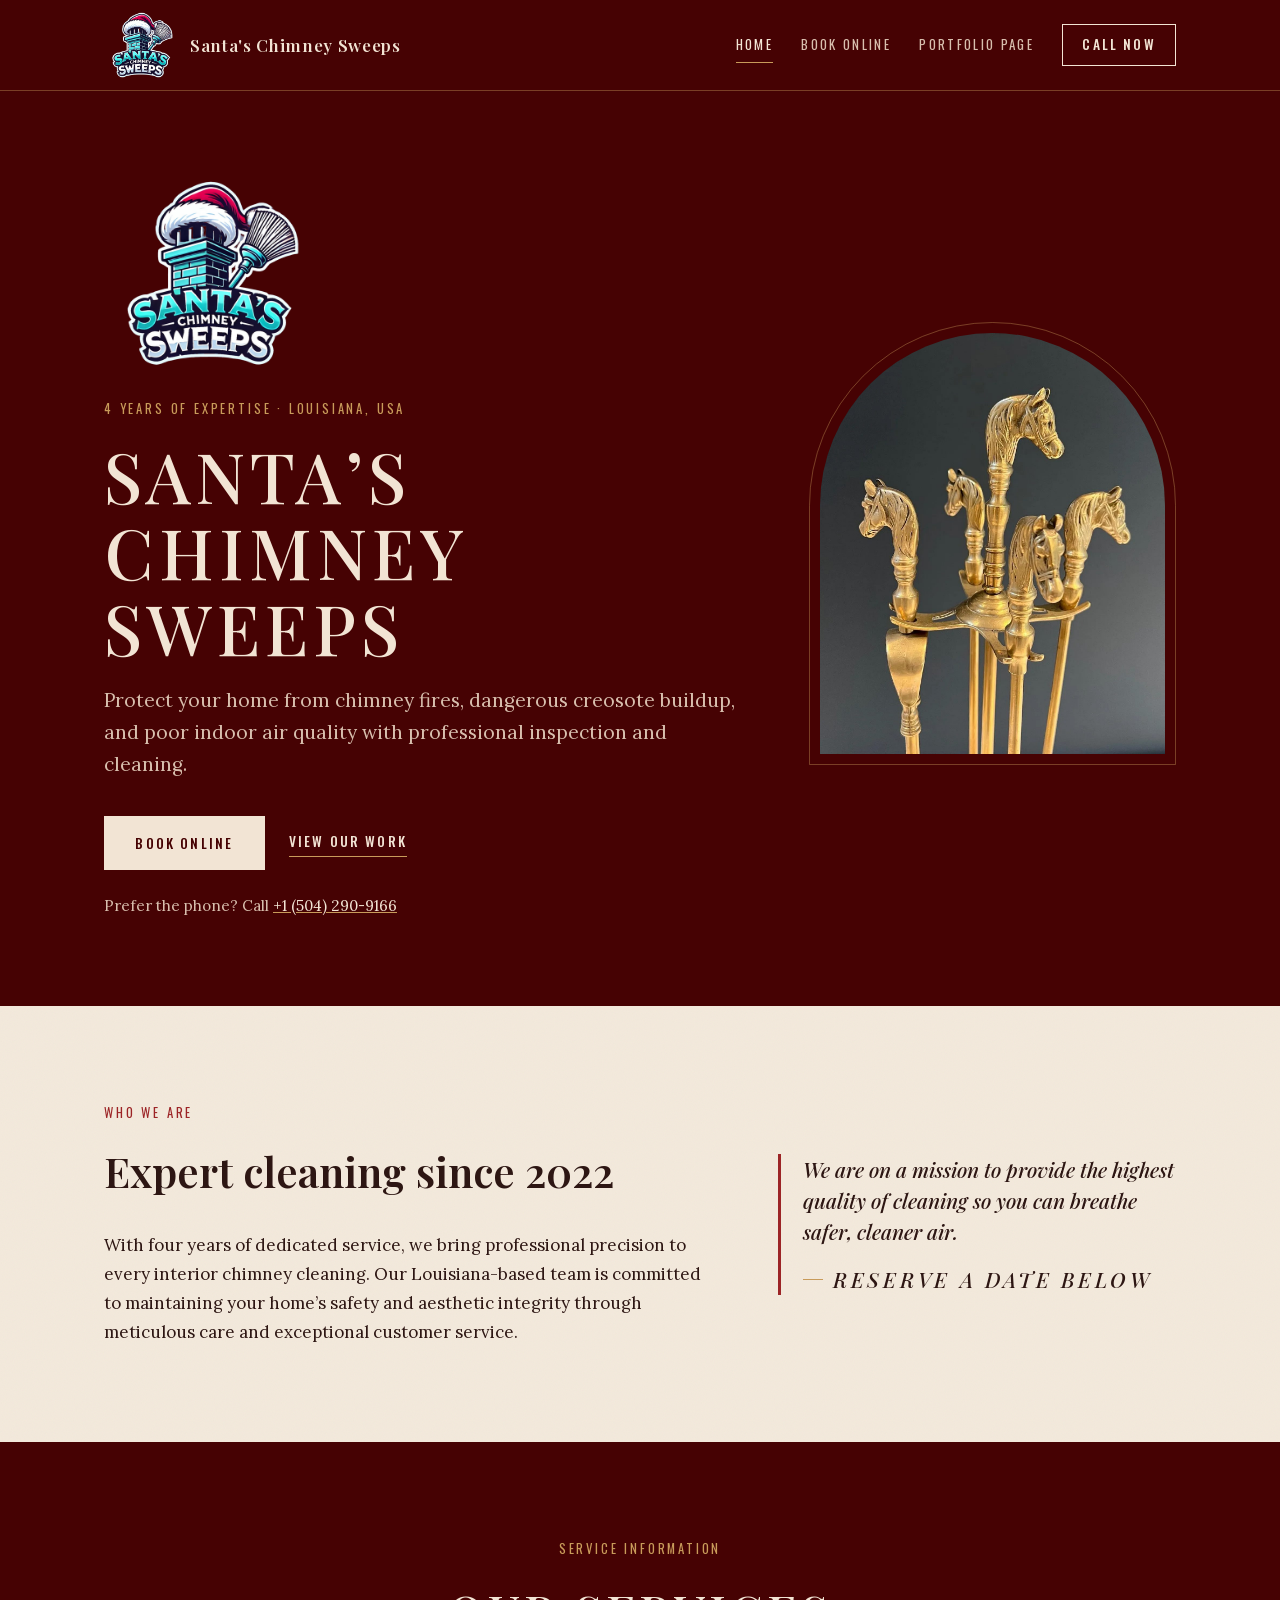
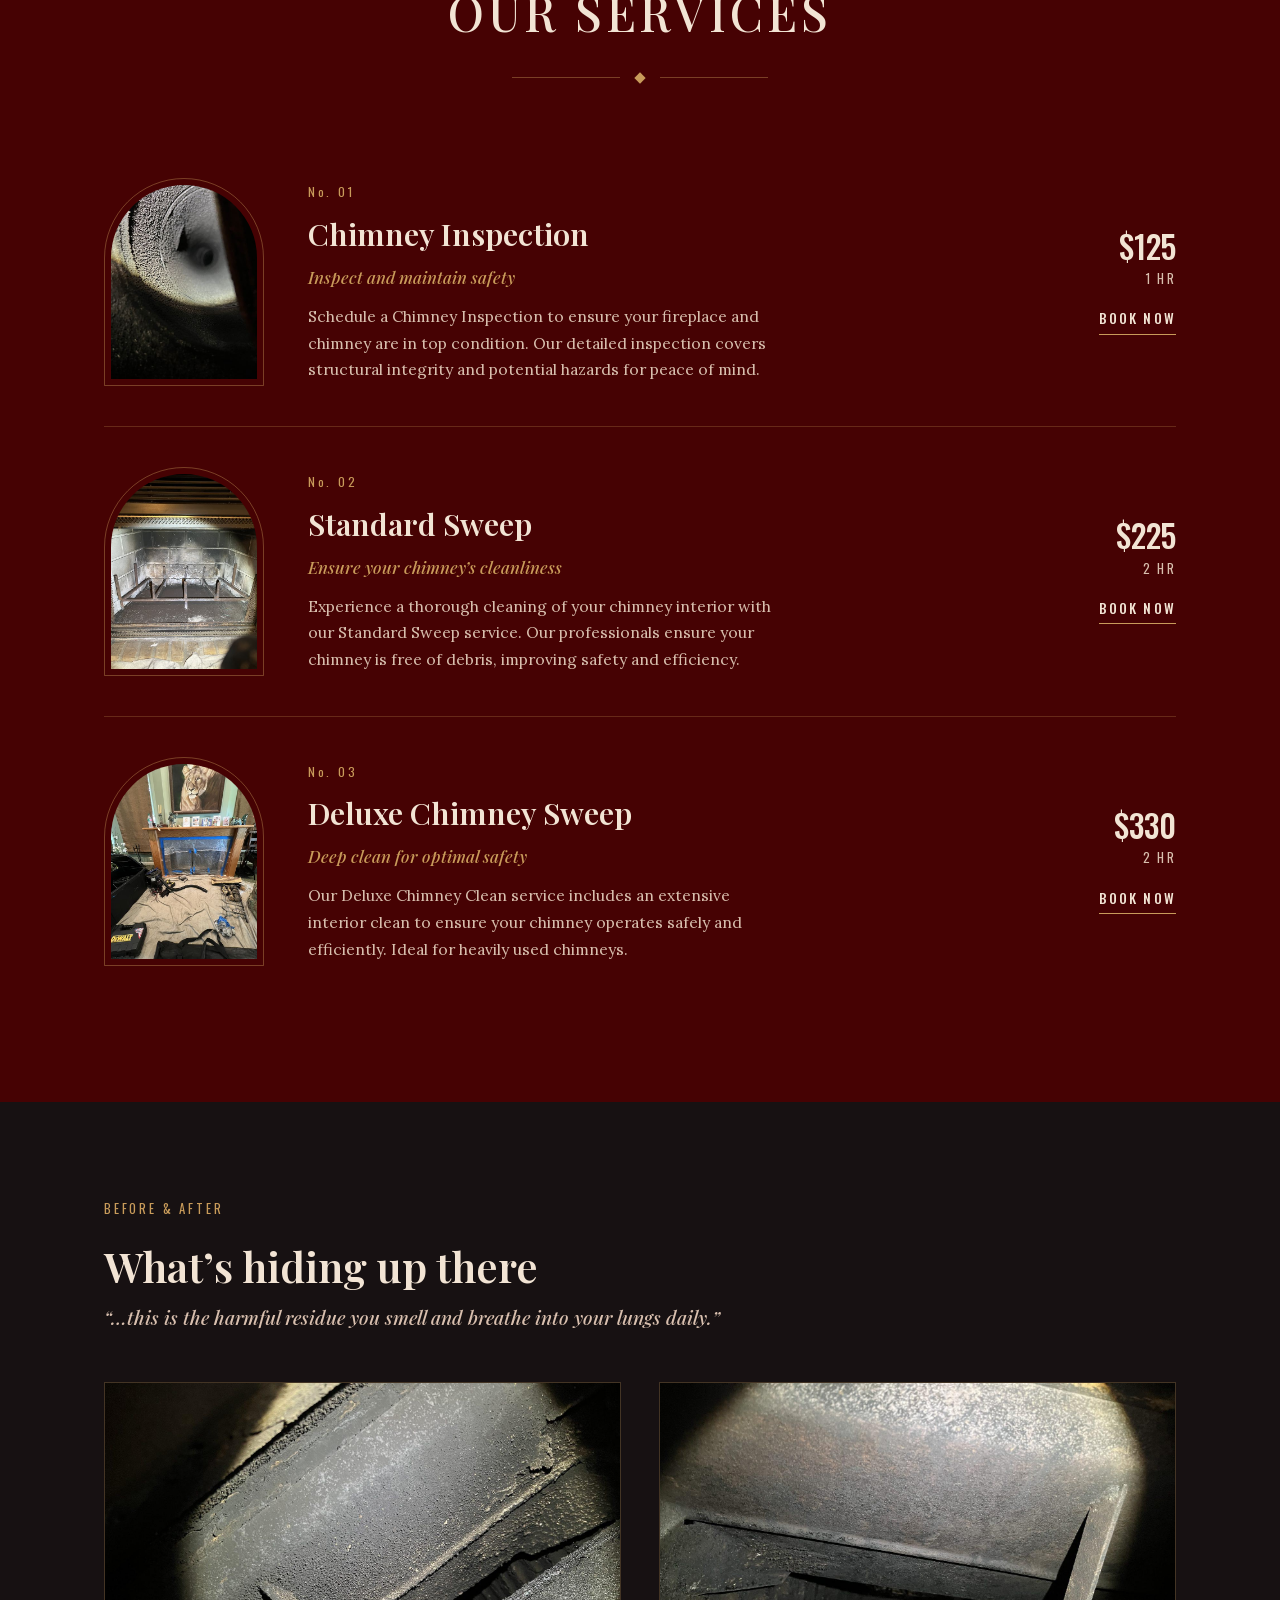
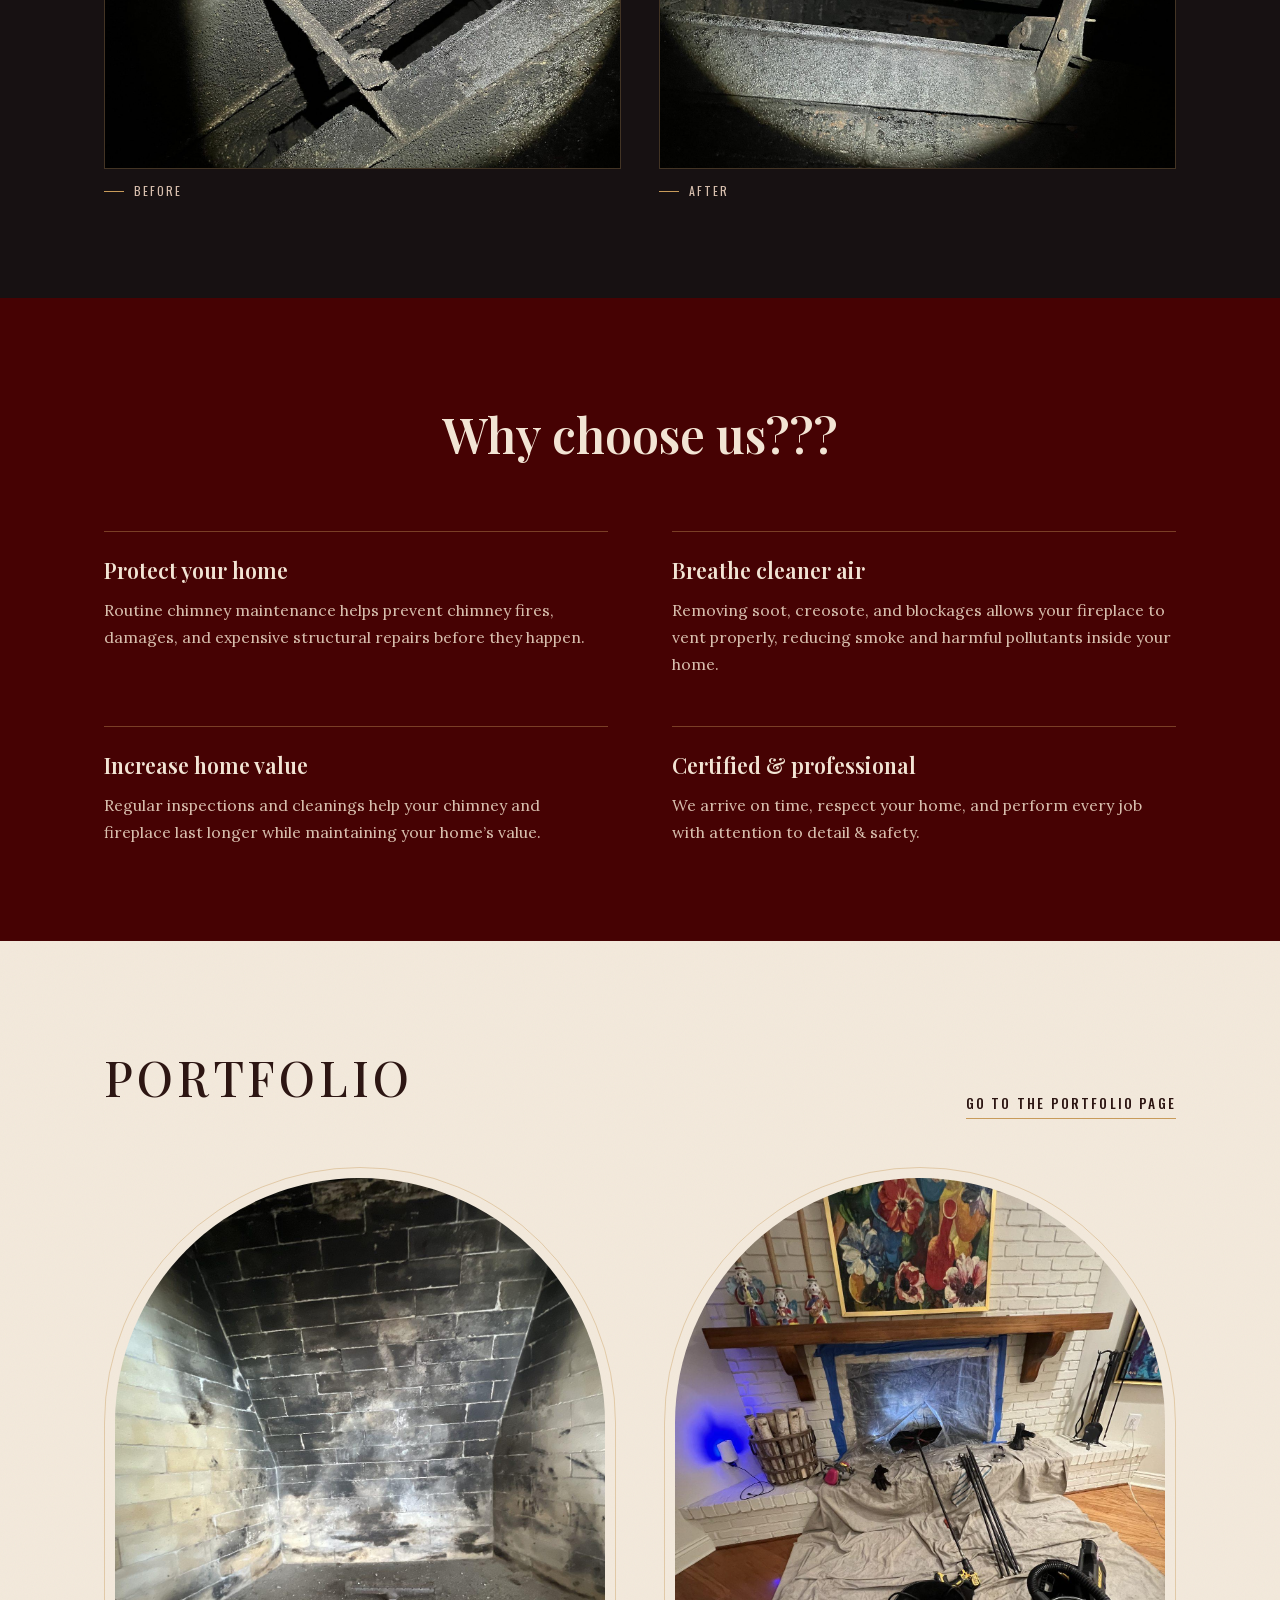
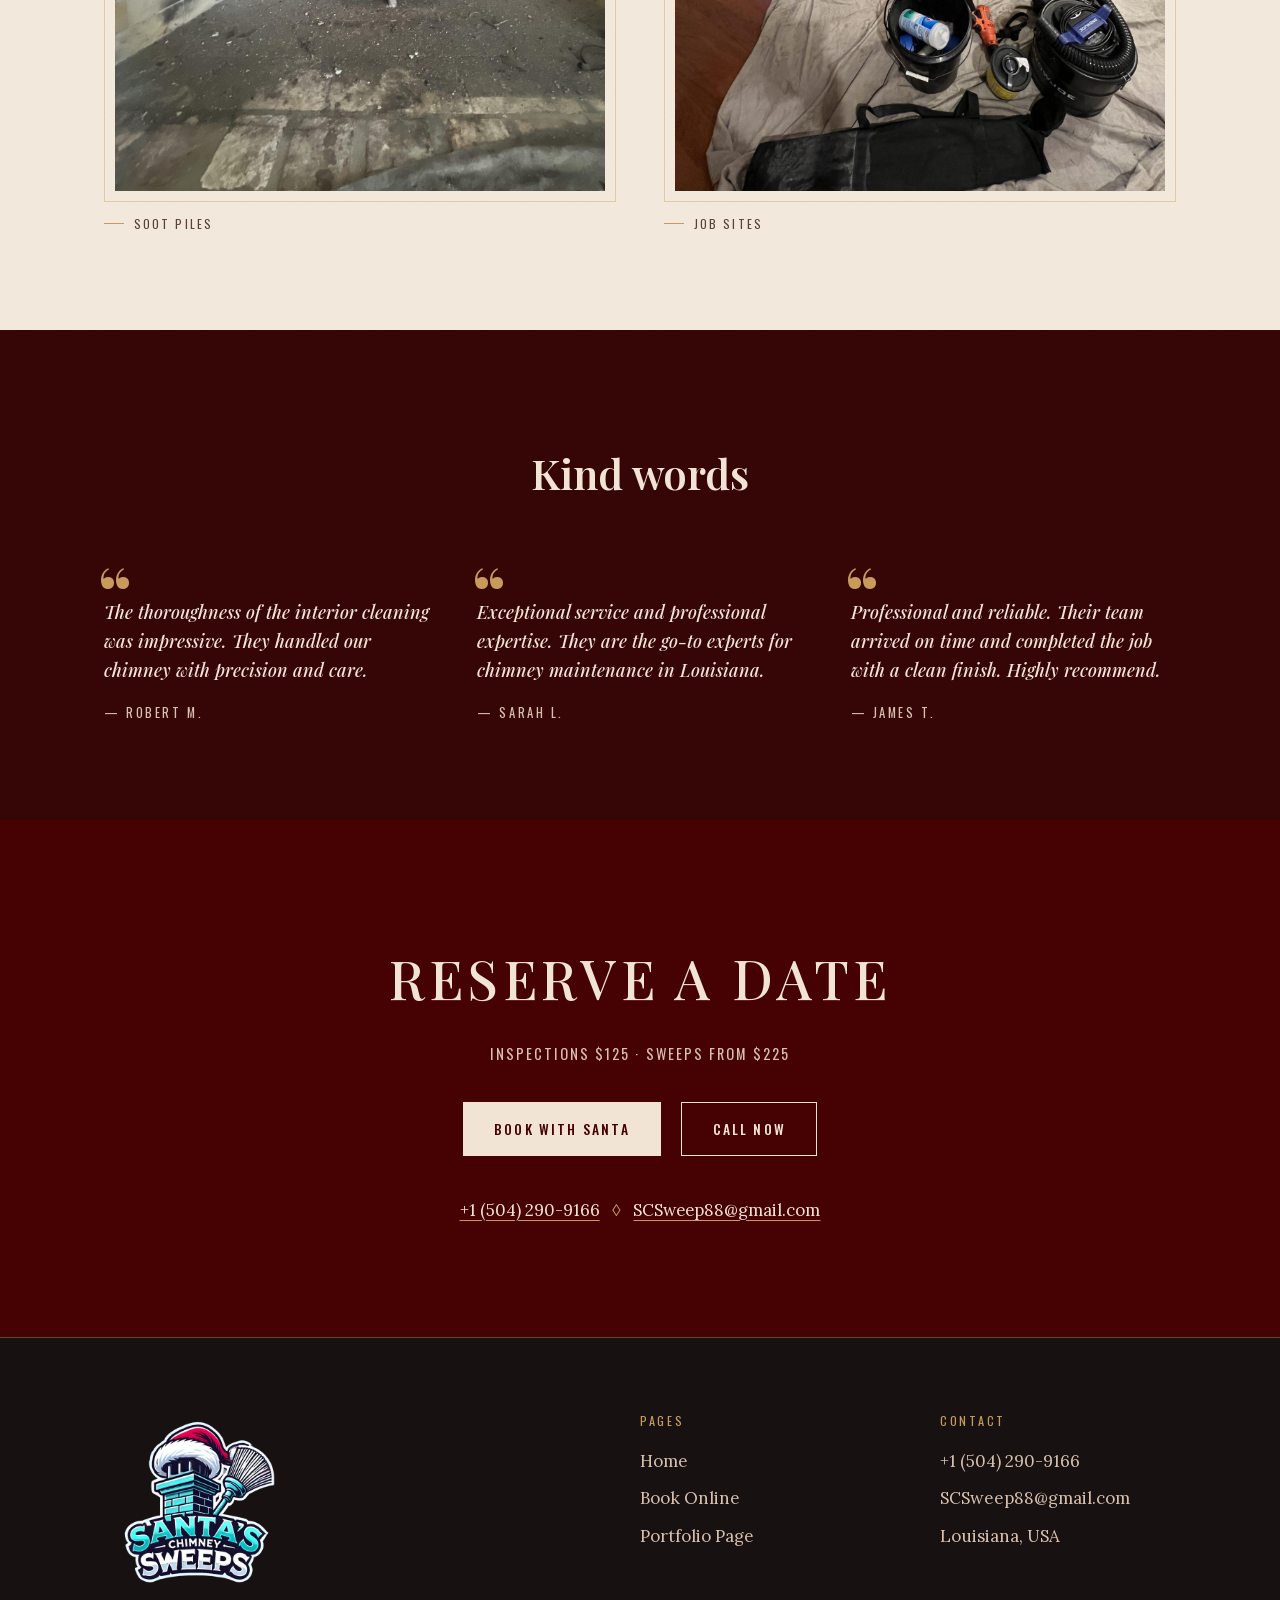
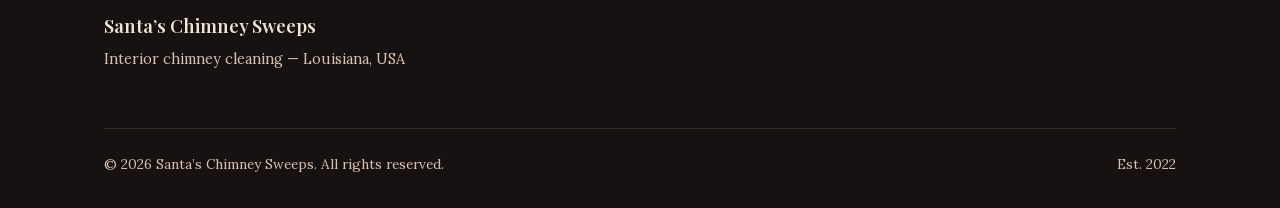
==== commit a290de54: "Give the mascot a real stage: hero badge, bigger header and footer logo - Mascot badge opens the hom" ====
--- a/index.html
+++ b/index.html
@@ -53,6 +53,7 @@
     <section class="hero">
       <div class="wrap grid">
         <div>
+          <img class="badge" src="images/logo.png" alt="" width="512" height="512">
           <p class="eyebrow">4 Years of Expertise &middot; Louisiana, USA</p>
           <h1 class="display">Santa&rsquo;s Chimney Sweeps</h1>
           <p class="lede">Protect your home from chimney fires, dangerous creosote
--- a/css/styles.css
+++ b/css/styles.css
@@ -109,7 +109,7 @@
   background: var(--oxblood);
 }
 img { max-width: 100%; height: auto; display: block; }
-[id] { scroll-margin-top: 5.5rem; }
+[id] { scroll-margin-top: 7rem; }
 h1, h2, h3, h4, p, figure { margin: 0; }
 a { color: inherit; }
 ::selection { background: var(--teal); color: var(--soot); }
@@ -280,7 +280,7 @@
   display: flex;
   align-items: center;
   gap: 1.5rem;
-  padding-block: 0.7rem;
+  padding-block: 0.5rem;
 }
 .brand {
   display: flex;
@@ -289,7 +289,7 @@
   text-decoration: none;
   margin-right: auto;
 }
-.brand img { width: 58px; height: 58px; }
+.brand img { width: 74px; height: 74px; }
 .brand b {
   font-family: var(--display);
   font-weight: 600;
@@ -353,6 +353,7 @@
 
 @media (max-width: 760px) {
   .brand b { display: none; }
+  .brand img { width: 60px; height: 60px; }
   .nav-toggle { display: flex; }
   .site-nav {
     display: none;
@@ -373,7 +374,12 @@
 }
 
 /* ---------- Hero ---------- */
-.hero { padding-block: clamp(3rem, 8vw, 6.5rem) clamp(3rem, 7vw, 5.5rem); }
+.hero { padding-block: clamp(2.5rem, 6vw, 5rem) clamp(3rem, 7vw, 5.5rem); }
+.hero .badge {
+  width: clamp(150px, 20vw, 210px);
+  height: auto;
+  margin-bottom: 1.25rem;
+}
 .hero .grid {
   display: grid;
   grid-template-columns: minmax(0, 7fr) minmax(0, 4fr);
@@ -821,7 +827,7 @@
   gap: clamp(2rem, 5vw, 4rem);
   align-items: start;
 }
-.site-footer .brand-block img { width: 132px; height: 132px; }
+.site-footer .brand-block img { width: 184px; height: 184px; }
 .site-footer .brand-block p {
   font-family: var(--display);
   font-weight: 600;
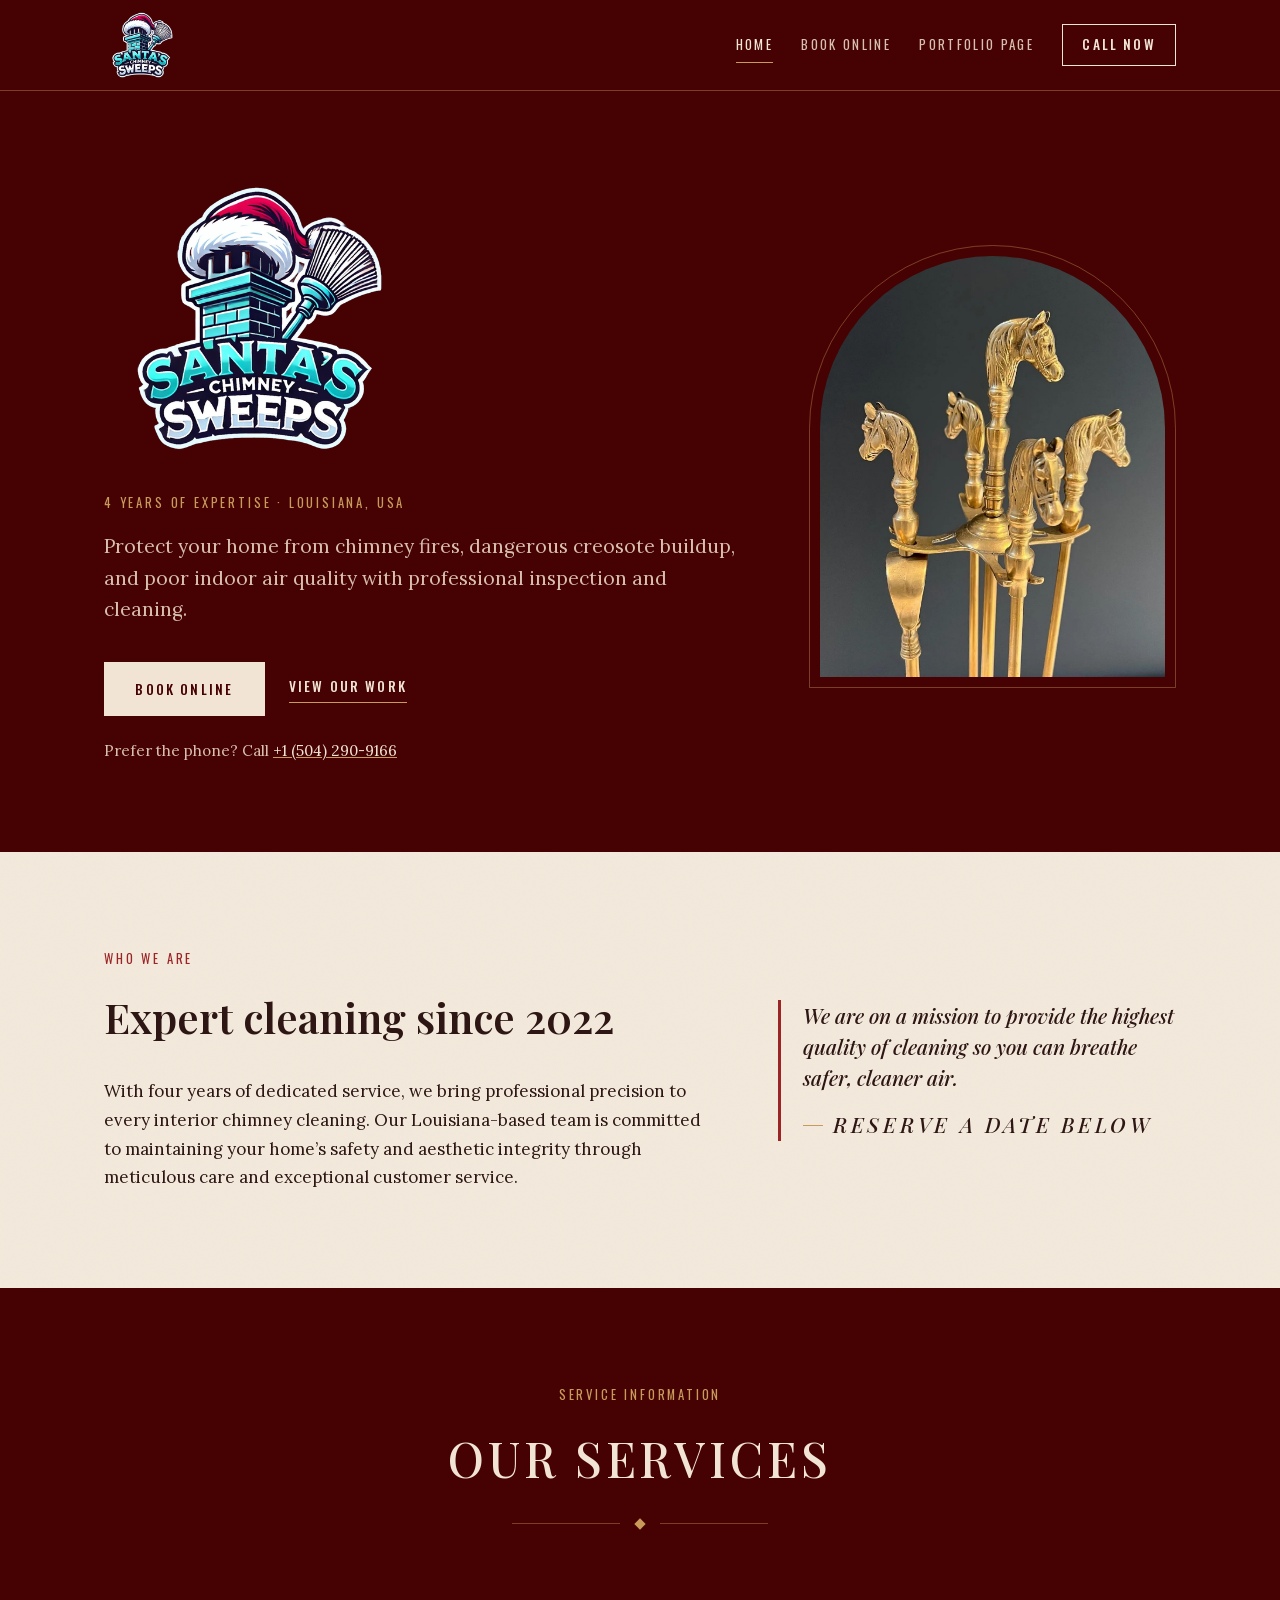
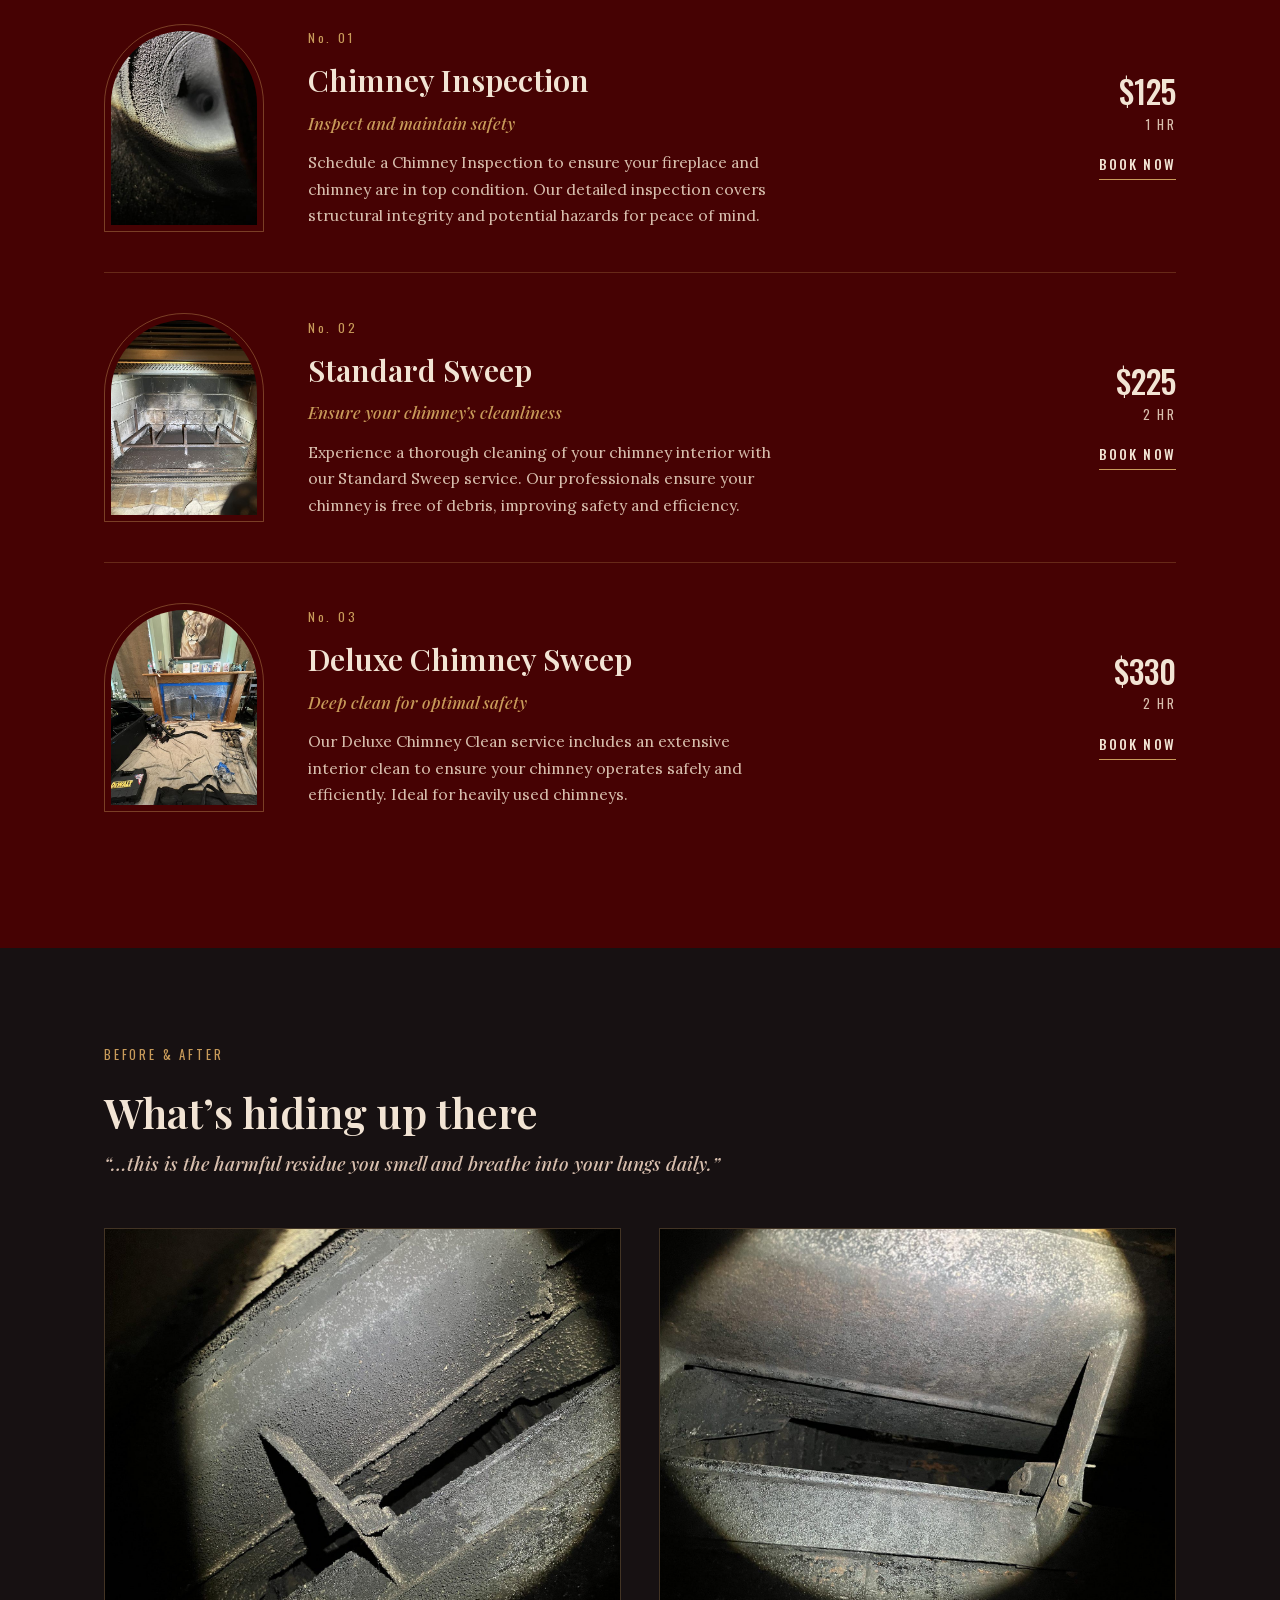
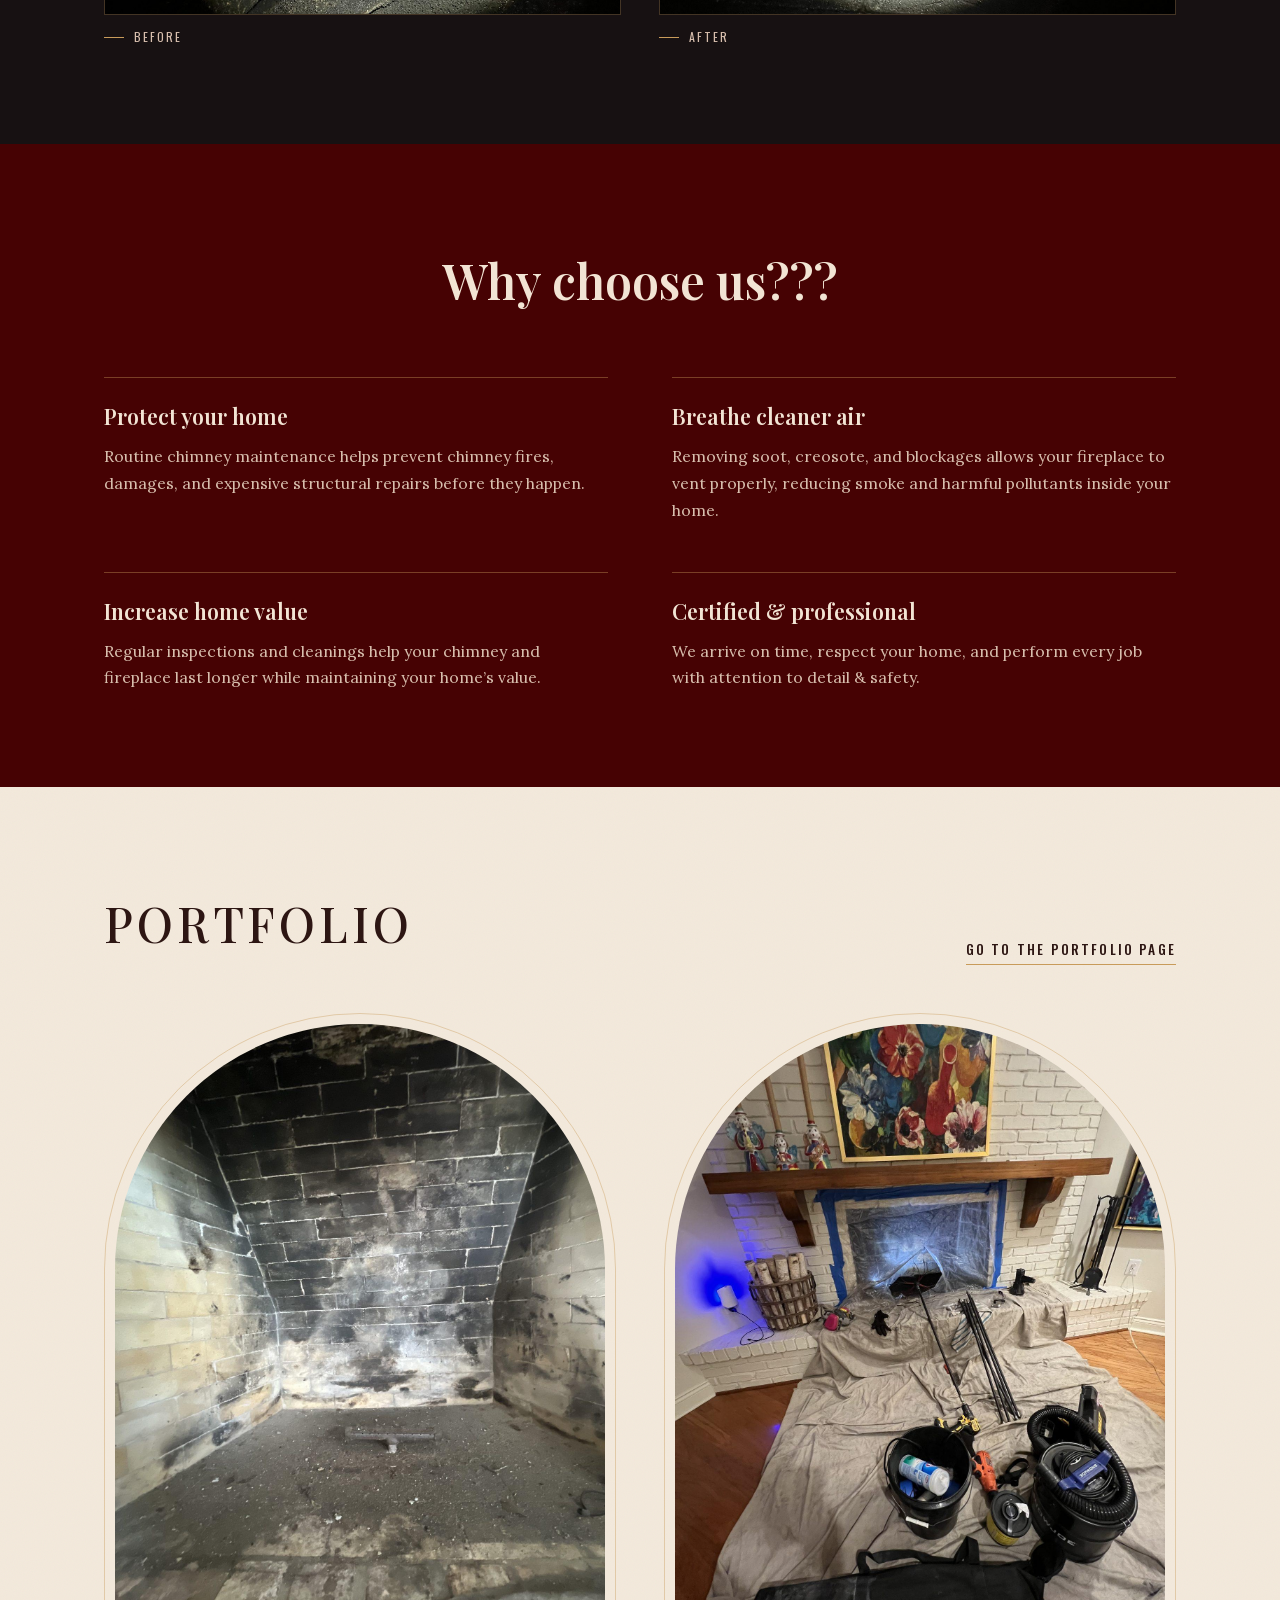
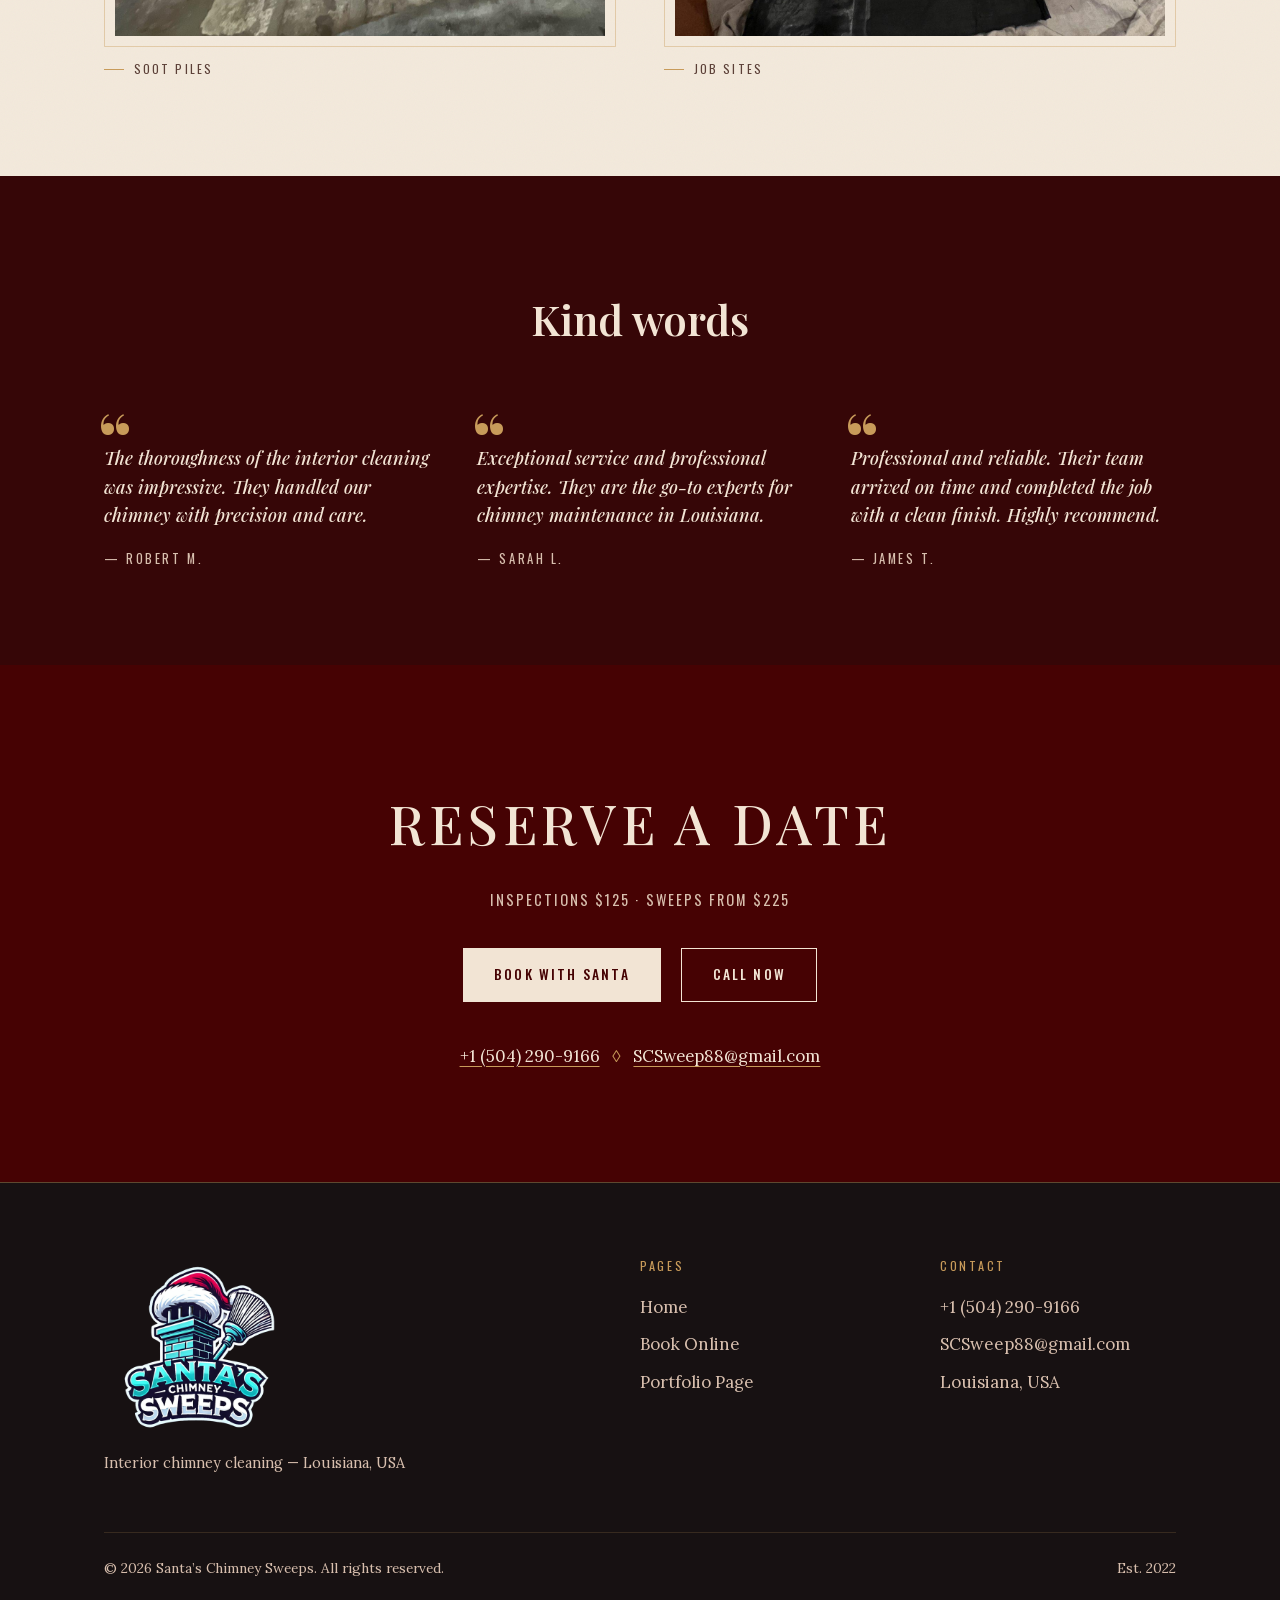
==== commit 12a8ef10: "Let the logo do its job: one badge, zero restatements - The hero badge (up to 300px, fully legible) " ====
--- a/index.html
+++ b/index.html
@@ -33,8 +33,7 @@
   <header class="site-header">
     <div class="wrap bar">
       <a class="brand" href="index.html">
-        <img src="images/logo.png" alt="Santa's Chimney Sweeps mascot — a brick chimney wearing a Santa hat, with a sweep's brush">
-        <b>Santa's Chimney Sweeps</b>
+        <img src="images/logo.png" alt="Santa's Chimney Sweeps — home">
       </a>
       <label class="nav-toggle">
         <input class="nav-toggle-box" type="checkbox" aria-label="Menu">
@@ -53,9 +52,10 @@
     <section class="hero">
       <div class="wrap grid">
         <div>
-          <img class="badge" src="images/logo.png" alt="" width="512" height="512">
+          <h1 class="badge-title">
+            <img class="badge" src="images/logo.png" alt="Santa's Chimney Sweeps" width="512" height="512">
+          </h1>
           <p class="eyebrow">4 Years of Expertise &middot; Louisiana, USA</p>
-          <h1 class="display">Santa&rsquo;s Chimney Sweeps</h1>
           <p class="lede">Protect your home from chimney fires, dangerous creosote
             buildup, and poor indoor air quality with professional inspection
             and cleaning.</p>
@@ -290,8 +290,7 @@
     <div class="wrap">
       <div class="cols">
         <div class="brand-block">
-          <img src="images/logo.png" alt="" aria-hidden="true">
-          <p>Santa&rsquo;s Chimney Sweeps</p>
+          <img src="images/logo.png" alt="Santa's Chimney Sweeps">
           <small>Interior chimney cleaning &mdash; Louisiana, USA</small>
         </div>
         <div>
--- a/css/styles.css
+++ b/css/styles.css
@@ -285,19 +285,10 @@
 .brand {
   display: flex;
   align-items: center;
-  gap: 0.75rem;
   text-decoration: none;
   margin-right: auto;
 }
 .brand img { width: 74px; height: 74px; }
-.brand b {
-  font-family: var(--display);
-  font-weight: 600;
-  font-size: 1.05rem;
-  letter-spacing: 0.04em;
-  color: var(--cream);
-  white-space: nowrap;
-}
 .site-nav { display: flex; align-items: center; gap: 1.75rem; }
 .site-nav a:not(.btn) {
   font-family: var(--label);
@@ -352,7 +343,6 @@
 }
 
 @media (max-width: 760px) {
-  .brand b { display: none; }
   .brand img { width: 60px; height: 60px; }
   .nav-toggle { display: flex; }
   .site-nav {
@@ -375,10 +365,10 @@
 
 /* ---------- Hero ---------- */
 .hero { padding-block: clamp(2.5rem, 6vw, 5rem) clamp(3rem, 7vw, 5.5rem); }
+.badge-title { margin: 0 0 1.5rem; }
 .hero .badge {
-  width: clamp(150px, 20vw, 210px);
+  width: clamp(200px, 26vw, 300px);
   height: auto;
-  margin-bottom: 1.25rem;
 }
 .hero .grid {
   display: grid;
@@ -386,12 +376,7 @@
   gap: clamp(2rem, 5vw, 4.5rem);
   align-items: center;
 }
-.hero h1 {
-  font-size: clamp(2.4rem, 6vw, 4.4rem);
-  text-transform: uppercase;
-  margin: 1.1rem 0 1.25rem;
-}
-.hero .lede { color: var(--cream-dim); }
+.hero .lede { color: var(--cream-dim); margin-top: 1.1rem; }
 .hero .cta-row {
   display: flex;
   flex-wrap: wrap;
@@ -828,14 +813,7 @@
   align-items: start;
 }
 .site-footer .brand-block img { width: 184px; height: 184px; }
-.site-footer .brand-block p {
-  font-family: var(--display);
-  font-weight: 600;
-  font-size: 1.15rem;
-  color: var(--cream);
-  margin-top: 1rem;
-}
-.site-footer .brand-block small { display: block; margin-top: 0.4rem; font-size: 0.9rem; }
+.site-footer .brand-block small { display: block; margin-top: 0.75rem; font-size: 0.9rem; }
 .site-footer h3 {
   font-family: var(--label);
   font-weight: 400;
